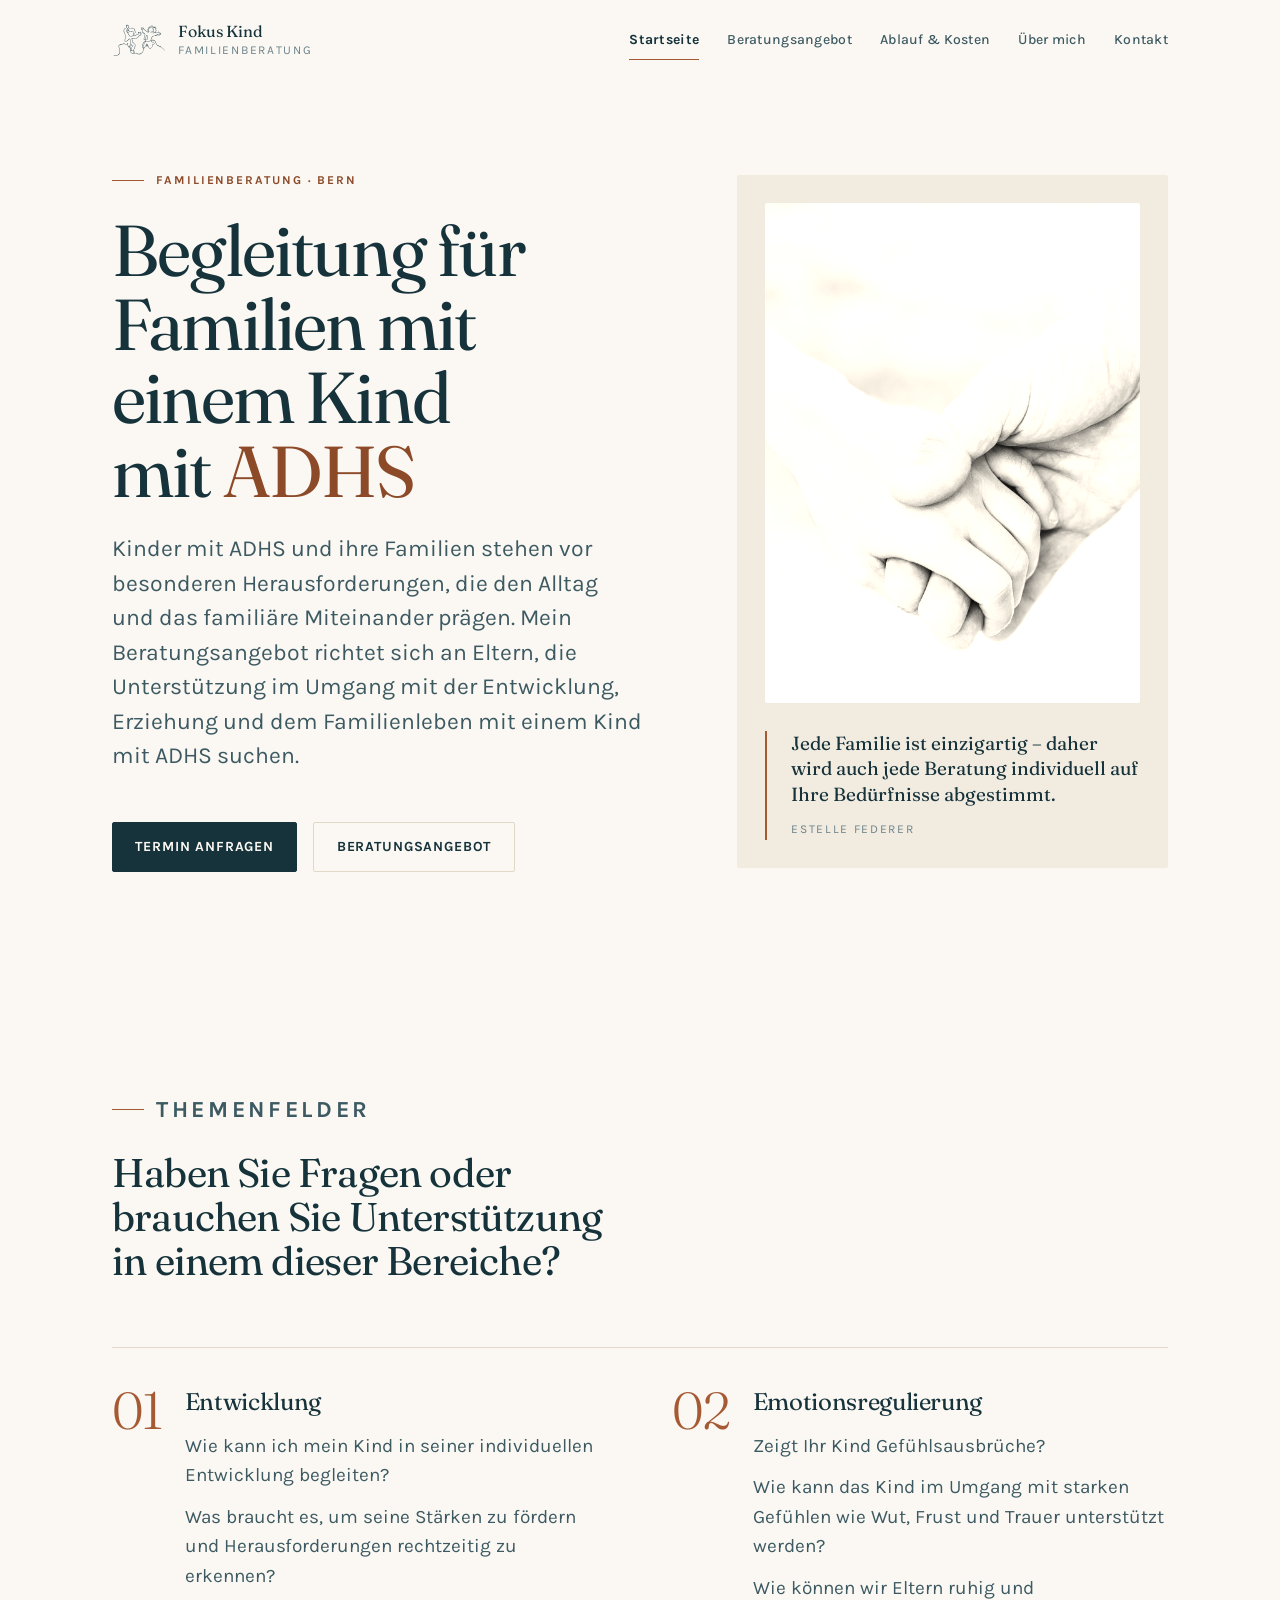
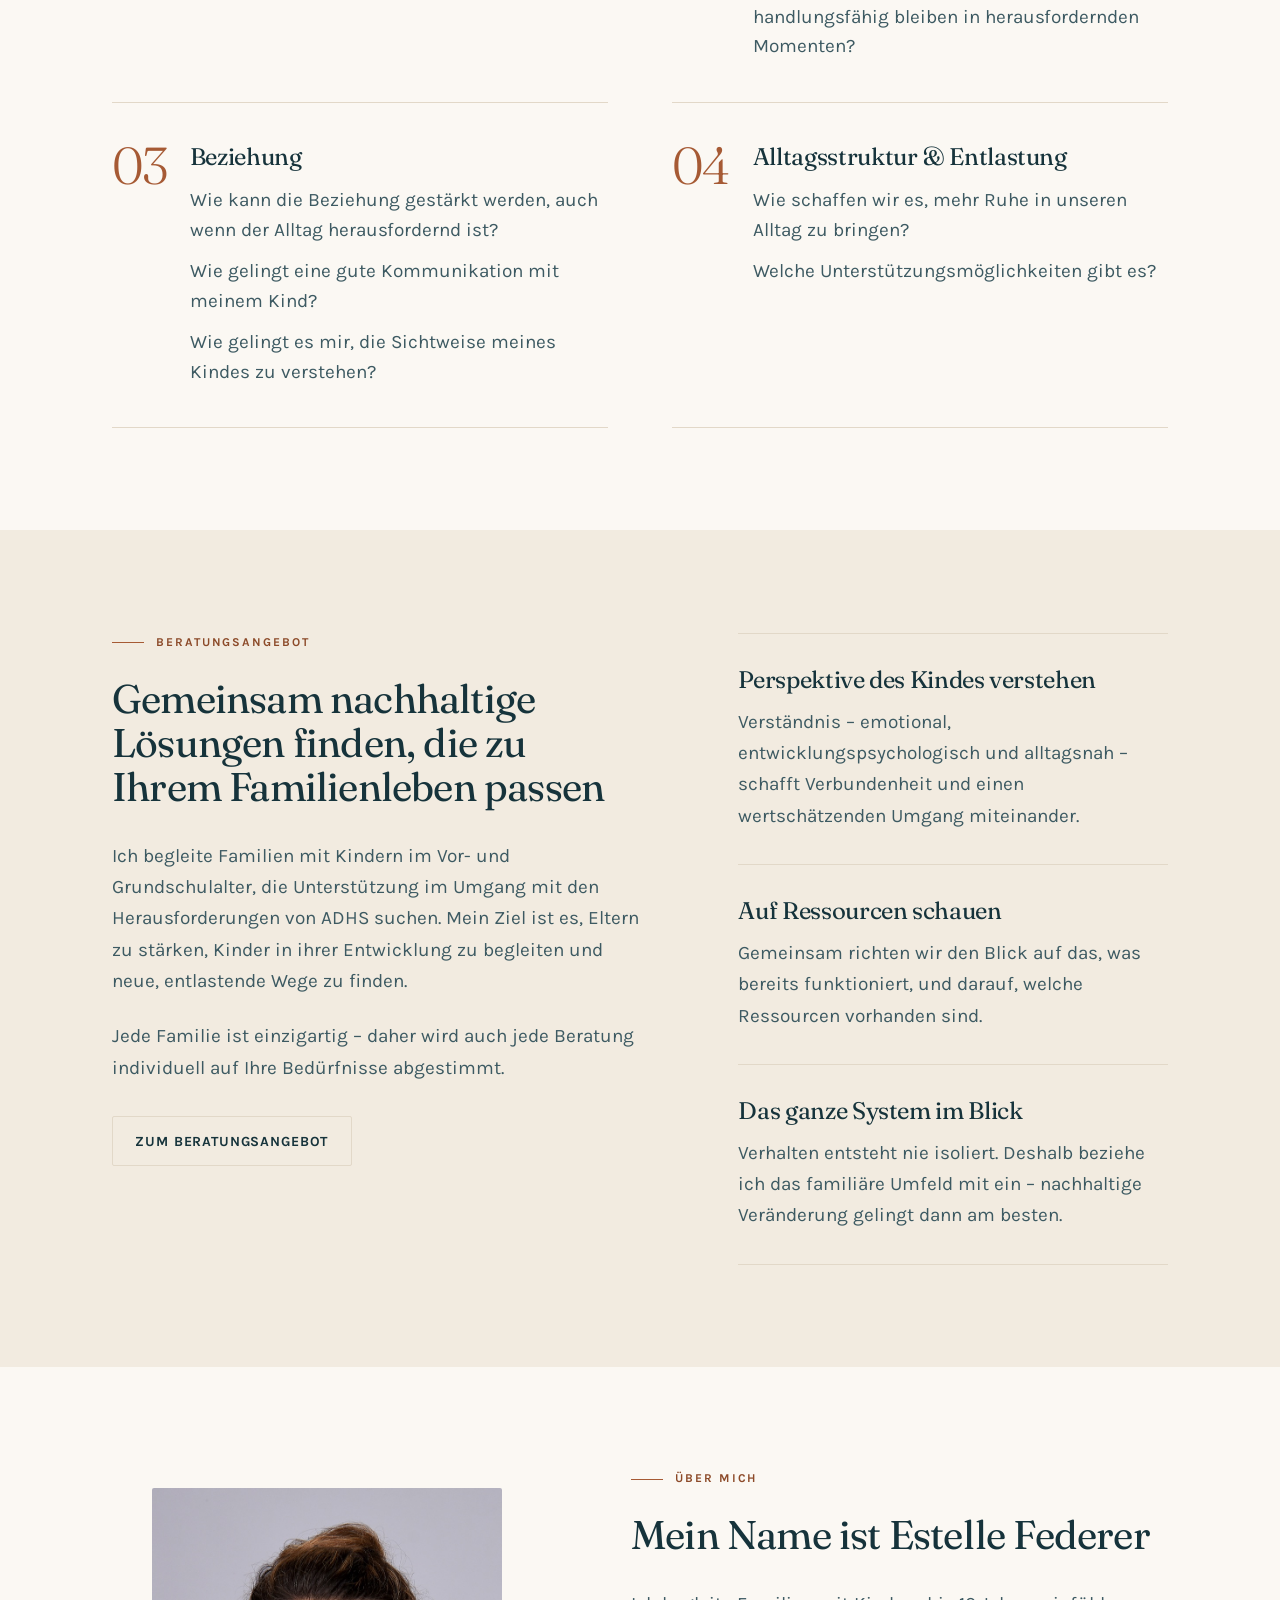
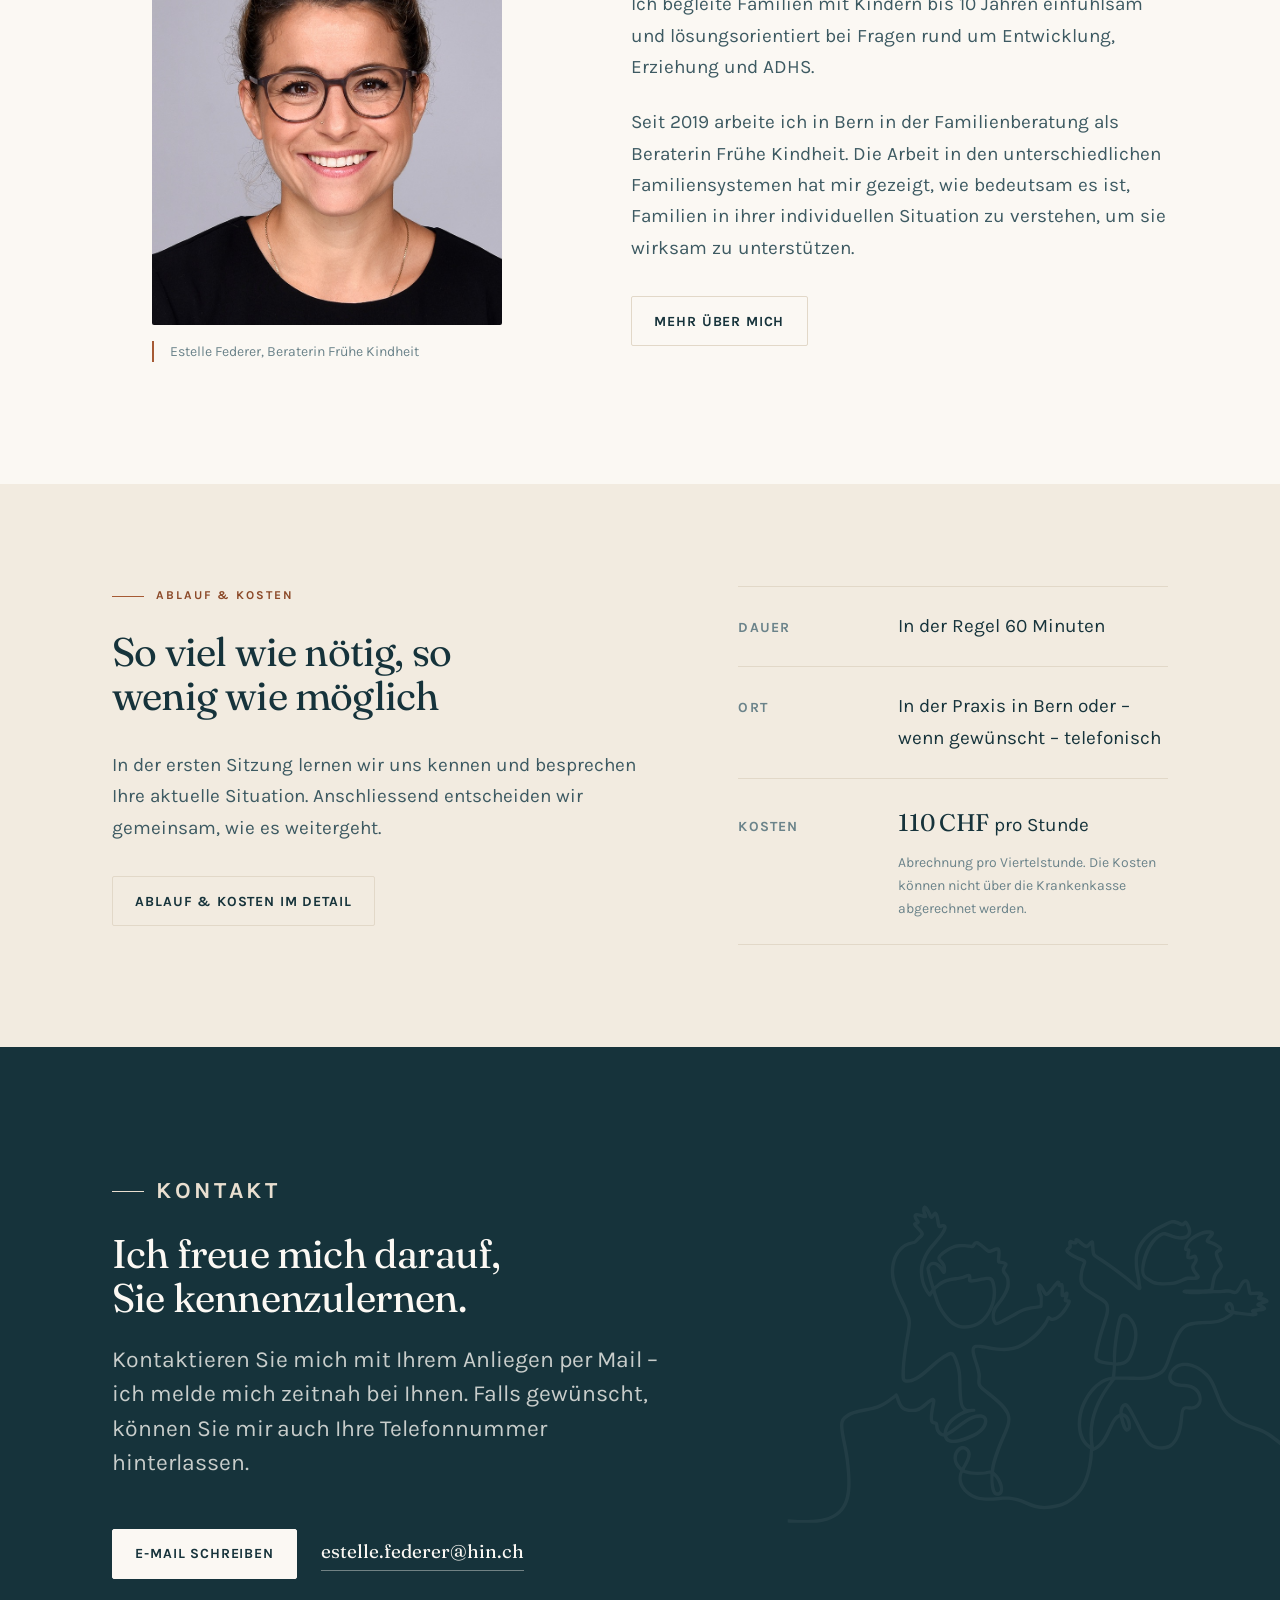
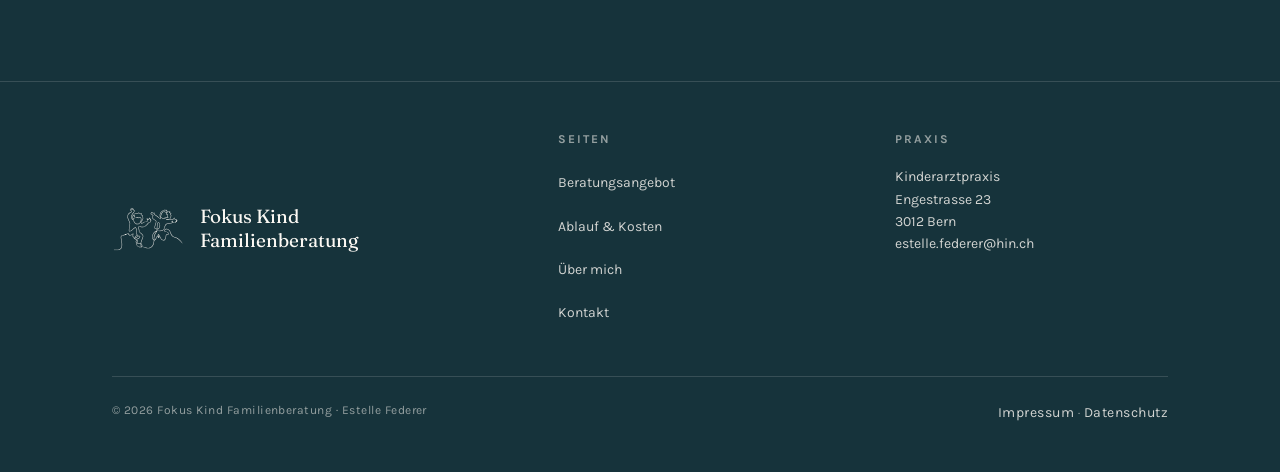
==== index.html @ b03ef0ba "Redesign fokuskind-familienberatung.ch als statische Website Vollständiger Neuaufbau der bestehenden" ====
<!DOCTYPE html>
<html lang="de-CH">
<head>
<meta charset="utf-8">
<meta name="viewport" content="width=device-width, initial-scale=1">
<title>Fokus Kind Familienberatung — Beratung bei ADHS, Bern</title>
<meta name="description" content="Familienberatung in Bern für Eltern von Kindern mit ADHS. Estelle Federer begleitet Familien mit Kindern bis 10 Jahren einfühlsam und lösungsorientiert.">
<link rel="canonical" href="https://fokuskind-familienberatung.ch/">
<meta name="theme-color" content="#16333b">
<link rel="icon" href="assets/img/favicon.svg" type="image/svg+xml">
<link rel="apple-touch-icon" href="assets/img/apple-touch-icon.png">
<meta property="og:type" content="website">
<meta property="og:locale" content="de_CH">
<meta property="og:site_name" content="Fokus Kind Familienberatung">
<meta property="og:title" content="Fokus Kind Familienberatung — Beratung bei ADHS, Bern">
<meta property="og:description" content="Familienberatung in Bern für Eltern von Kindern mit ADHS. Einfühlsam, lösungsorientiert, mit Blick auf das ganze System Familie.">
<meta property="og:url" content="https://fokuskind-familienberatung.ch/">
<meta property="og:image" content="https://fokuskind-familienberatung.ch/assets/img/og-bild.png">
<meta name="twitter:card" content="summary_large_image">
<link rel="preload" href="assets/fonts/fraunces-normal-latin.woff2" as="font" type="font/woff2" crossorigin>
<link rel="preload" href="assets/fonts/karla-normal-latin.woff2" as="font" type="font/woff2" crossorigin>
<link rel="stylesheet" href="assets/css/styles.css">
<script src="assets/js/site.js" defer></script>
<script type="application/ld+json">
{
  "@context": "https://schema.org",
  "@type": "ProfessionalService",
  "name": "Fokus Kind Familienberatung",
  "description": "Familienberatung für Eltern von Kindern mit ADHS in Bern.",
  "url": "https://fokuskind-familienberatung.ch/",
  "email": "estelle.federer@hin.ch",
  "areaServed": "Kanton Bern",
  "priceRange": "CHF 110 / Stunde",
  "founder": {
    "@type": "Person",
    "name": "Estelle Federer",
    "jobTitle": "Beraterin Frühe Kindheit"
  },
  "address": {
    "@type": "PostalAddress",
    "streetAddress": "Engestrasse 23",
    "postalCode": "3012",
    "addressLocality": "Bern",
    "addressCountry": "CH"
  }
}
</script>
</head>
<body>
<a class="skip-link" href="#inhalt">Zum Inhalt springen</a>

<header class="masthead">
  <div class="wrap masthead__inner">
    <a class="brand" href="index.html">
      <span class="brand__mark" aria-hidden="true"></span>
      <span class="brand__name">Fokus Kind<span>Familienberatung</span></span>
    </a>
    <button class="nav__toggle" type="button" aria-expanded="false" aria-controls="hauptnavigation">
      <svg viewBox="0 0 16 16" aria-hidden="true" fill="none" stroke="currentColor" stroke-width="1.5">
        <path d="M1 3h14M1 8h14M1 13h14"/>
      </svg>
      <span class="nav__toggle-text">Menü</span>
    </button>
    <nav class="nav" id="hauptnavigation" aria-label="Hauptnavigation">
      <ul>
        <li><a href="index.html" aria-current="page">Startseite</a></li>
        <li><a href="beratungsangebot.html">Beratungsangebot</a></li>
        <li><a href="ablauf-und-kosten.html">Ablauf &amp; Kosten</a></li>
        <li><a href="ueber-mich.html">Über mich</a></li>
        <li><a href="kontakt.html">Kontakt</a></li>
      </ul>
    </nav>
  </div>
</header>

<main id="inhalt">

  <section class="hero">
    <div class="wrap hero__grid">
      <div>
        <p class="eyebrow">Familienberatung · Bern</p>
        <h1>Begleitung für Familien mit einem Kind mit <em>ADHS</em></h1>
        <p class="hero__lead">Kinder mit ADHS und ihre Familien stehen vor besonderen Herausforderungen, die den Alltag und das familiäre Miteinander prägen. Mein Beratungsangebot richtet sich an Eltern, die Unterstützung im Umgang mit der Entwicklung, Erziehung und dem Familienleben mit einem Kind mit ADHS suchen.</p>
        <div class="hero__actions">
          <a class="btn" href="kontakt.html">Termin anfragen</a>
          <a class="btn btn--ghost" href="beratungsangebot.html">Beratungsangebot</a>
        </div>
      </div>
      <figure class="hero__figure">
        <img src="assets/img/haende.jpg" alt="Die Hand eines Kindes liegt in der Hand eines Erwachsenen." width="1200" height="1920" fetchpriority="high">
        <figcaption class="hero__caption">
          <p>Jede Familie ist einzigartig – daher wird auch jede Beratung individuell auf Ihre Bedürfnisse abgestimmt.</p>
          <cite>Estelle Federer</cite>
        </figcaption>
      </figure>
    </div>
  </section>

  <section class="section">
    <div class="wrap">
      <div class="section__head">
        <p class="eyebrow">Themenfelder</p>
        <h2>Haben Sie Fragen oder brauchen Sie Unterstützung in einem dieser Bereiche?</h2>
      </div>
      <ul class="themen">
        <li class="thema">
          <span class="thema__num" aria-hidden="true">01</span>
          <div>
            <h3>Entwicklung</h3>
            <ul>
              <li>Wie kann ich mein Kind in seiner individuellen Entwicklung begleiten?</li>
              <li>Was braucht es, um seine Stärken zu fördern und Herausforderungen rechtzeitig zu erkennen?</li>
            </ul>
          </div>
        </li>
        <li class="thema">
          <span class="thema__num" aria-hidden="true">02</span>
          <div>
            <h3>Emotionsregulierung</h3>
            <ul>
              <li>Zeigt Ihr Kind Gefühlsausbrüche?</li>
              <li>Wie kann das Kind im Umgang mit starken Gefühlen wie Wut, Frust und Trauer unterstützt werden?</li>
              <li>Wie können wir Eltern ruhig und handlungsfähig bleiben in herausfordernden Momenten?</li>
            </ul>
          </div>
        </li>
        <li class="thema">
          <span class="thema__num" aria-hidden="true">03</span>
          <div>
            <h3>Beziehung</h3>
            <ul>
              <li>Wie kann die Beziehung gestärkt werden, auch wenn der Alltag herausfordernd ist?</li>
              <li>Wie gelingt eine gute Kommunikation mit meinem Kind?</li>
              <li>Wie gelingt es mir, die Sichtweise meines Kindes zu verstehen?</li>
            </ul>
          </div>
        </li>
        <li class="thema">
          <span class="thema__num" aria-hidden="true">04</span>
          <div>
            <h3>Alltagsstruktur &amp; Entlastung</h3>
            <ul>
              <li>Wie schaffen wir es, mehr Ruhe in unseren Alltag zu bringen?</li>
              <li>Welche Unterstützungsmöglichkeiten gibt es?</li>
            </ul>
          </div>
        </li>
      </ul>
    </div>
  </section>

  <section class="section section--sand">
    <div class="wrap split split--wide-first">
      <div>
        <p class="eyebrow">Beratungsangebot</p>
        <h2 class="section__title">Gemeinsam nachhaltige Lösungen finden, die zu Ihrem Familienleben passen</h2>
        <div class="prose mt-6">
          <p>Ich begleite Familien mit Kindern im Vor- und Grundschulalter, die Unterstützung im Umgang mit den Herausforderungen von ADHS suchen. Mein Ziel ist es, Eltern zu stärken, Kinder in ihrer Entwicklung zu begleiten und neue, entlastende Wege zu finden.</p>
          <p>Jede Familie ist einzigartig – daher wird auch jede Beratung individuell auf Ihre Bedürfnisse abgestimmt.</p>
        </div>
        <p class="mt-6"><a class="btn btn--ghost" href="beratungsangebot.html">Zum Beratungsangebot</a></p>
      </div>
      <ul class="principles">
        <li>
          <h3>Perspektive des Kindes verstehen</h3>
          <p>Verständnis – emotional, entwicklungspsychologisch und alltagsnah – schafft Verbundenheit und einen wertschätzenden Umgang miteinander.</p>
        </li>
        <li>
          <h3>Auf Ressourcen schauen</h3>
          <p>Gemeinsam richten wir den Blick auf das, was bereits funktioniert, und darauf, welche Ressourcen vorhanden sind.</p>
        </li>
        <li>
          <h3>Das ganze System im Blick</h3>
          <p>Verhalten entsteht nie isoliert. Deshalb beziehe ich das familiäre Umfeld mit ein – nachhaltige Veränderung gelingt dann am besten.</p>
        </li>
      </ul>
    </div>
  </section>

  <section class="section">
    <div class="wrap split">
      <figure class="portrait split__aside">
        <img src="assets/img/estelle-federer.jpg" alt="Porträt von Estelle Federer" width="1000" height="1000">
        <figcaption>Estelle Federer, Beraterin Frühe Kindheit</figcaption>
      </figure>
      <div>
        <p class="eyebrow">Über mich</p>
        <h2 class="section__title">Mein Name ist Estelle Federer</h2>
        <div class="prose mt-6">
          <p>Ich begleite Familien mit Kindern bis 10 Jahren einfühlsam und lösungsorientiert bei Fragen rund um Entwicklung, Erziehung und ADHS.</p>
          <p>Seit 2019 arbeite ich in Bern in der Familienberatung als Beraterin Frühe Kindheit. Die Arbeit in den unterschiedlichen Familiensystemen hat mir gezeigt, wie bedeutsam es ist, Familien in ihrer individuellen Situation zu verstehen, um sie wirksam zu unterstützen.</p>
        </div>
        <p class="mt-6"><a class="btn btn--ghost" href="ueber-mich.html">Mehr über mich</a></p>
      </div>
    </div>
  </section>

  <section class="section section--sand">
    <div class="wrap split split--wide-first">
      <div>
        <p class="eyebrow">Ablauf &amp; Kosten</p>
        <h2 class="section__title">So viel wie nötig, so wenig wie möglich</h2>
        <div class="prose mt-6">
          <p>In der ersten Sitzung lernen wir uns kennen und besprechen Ihre aktuelle Situation. Anschliessend entscheiden wir gemeinsam, wie es weitergeht.</p>
        </div>
        <p class="mt-6"><a class="btn btn--ghost" href="ablauf-und-kosten.html">Ablauf &amp; Kosten im Detail</a></p>
      </div>
      <dl class="facts">
        <div>
          <dt>Dauer</dt>
          <dd>In der Regel 60 Minuten</dd>
        </div>
        <div>
          <dt>Ort</dt>
          <dd>In der Praxis in Bern oder – wenn gewünscht – telefonisch</dd>
        </div>
        <div>
          <dt>Kosten</dt>
          <dd><span class="price">110 CHF</span> pro Stunde<small>Abrechnung pro Viertelstunde. Die Kosten können nicht über die Krankenkasse abgerechnet werden.</small></dd>
        </div>
      </dl>
    </div>
  </section>

</main>

<div class="foot">
  <section class="cta">
    <div class="cta__signet" aria-hidden="true"></div>
    <div class="wrap">
      <div class="cta__inner">
        <p class="eyebrow">Kontakt</p>
        <h2>Ich freue mich darauf, Sie kennenzulernen.</h2>
        <p>Kontaktieren Sie mich mit Ihrem Anliegen per Mail – ich melde mich zeitnah bei Ihnen. Falls gewünscht, können Sie mir auch Ihre Telefonnummer hinterlassen.</p>
        <div class="cta__actions">
          <a class="btn btn--light" href="mailto:estelle.federer@hin.ch">E-Mail schreiben</a>
          <a class="cta__mail" href="mailto:estelle.federer@hin.ch">estelle.federer@hin.ch</a>
        </div>
      </div>
    </div>
  </section>

  <footer class="footer">
    <div class="wrap">
      <div class="footer__grid">
        <div class="footer__brand">
          <span class="brand__mark" aria-hidden="true"></span>
          <p>Fokus Kind<br>Familienberatung</p>
        </div>
        <div>
          <h2>Seiten</h2>
          <ul>
            <li><a href="beratungsangebot.html">Beratungsangebot</a></li>
            <li><a href="ablauf-und-kosten.html">Ablauf &amp; Kosten</a></li>
            <li><a href="ueber-mich.html">Über mich</a></li>
            <li><a href="kontakt.html">Kontakt</a></li>
          </ul>
        </div>
        <div>
          <h2>Praxis</h2>
          <address>
            Kinderarztpraxis<br>
            Engestrasse 23<br>
            3012 Bern<br>
            <a href="mailto:estelle.federer@hin.ch">estelle.federer@hin.ch</a>
          </address>
        </div>
      </div>
      <div class="colophon">
        <p>© <span id="jahr">2026</span> Fokus Kind Familienberatung · Estelle Federer</p>
        <p><a href="impressum.html">Impressum</a> · <a href="datenschutz.html">Datenschutz</a></p>
      </div>
    </div>
  </footer>
</div>

</body>
</html>
---- assets/css/styles.css ----
/* =========================================================================
   Fokus Kind Familienberatung — Design System
   Display: Fraunces · Text: Karla · self-hosted, keine externen Requests
   ========================================================================= */

/* ---------- Schriften ---------------------------------------------------- */

@font-face {
  font-family: 'Fraunces';
  font-style: normal;
  font-weight: 300 700;
  font-display: swap;
  src: url('../fonts/fraunces-normal-latin.woff2') format('woff2');
  unicode-range: U+0000-00FF, U+0131, U+0152-0153, U+02BB-02BC, U+02C6, U+02DA,
    U+02DC, U+0304, U+0308, U+0329, U+2000-206F, U+20AC, U+2122, U+2191, U+2193,
    U+2212, U+2215, U+FEFF, U+FFFD;
}
@font-face {
  font-family: 'Fraunces';
  font-style: normal;
  font-weight: 300 700;
  font-display: swap;
  src: url('../fonts/fraunces-normal-latin-ext.woff2') format('woff2');
  unicode-range: U+0100-02BA, U+02BD-02C5, U+02C7-02CC, U+02CE-02D7, U+02DD-02FF,
    U+0304, U+0308, U+0329, U+1D00-1DBF, U+1E00-1E9F, U+1EF2-1EFF, U+2020,
    U+20A0-20AB, U+20AD-20C0, U+2113, U+2C60-2C7F, U+A720-A7FF;
}
@font-face {
  font-family: 'Karla';
  font-style: normal;
  font-weight: 300 700;
  font-display: swap;
  src: url('../fonts/karla-normal-latin.woff2') format('woff2');
  unicode-range: U+0000-00FF, U+0131, U+0152-0153, U+02BB-02BC, U+02C6, U+02DA,
    U+02DC, U+0304, U+0308, U+0329, U+2000-206F, U+20AC, U+2122, U+2191, U+2193,
    U+2212, U+2215, U+FEFF, U+FFFD;
}
@font-face {
  font-family: 'Karla';
  font-style: normal;
  font-weight: 300 700;
  font-display: swap;
  src: url('../fonts/karla-normal-latin-ext.woff2') format('woff2');
  unicode-range: U+0100-02BA, U+02BD-02C5, U+02C7-02CC, U+02CE-02D7, U+02DD-02FF,
    U+0304, U+0308, U+0329, U+1D00-1DBF, U+1E00-1E9F, U+1EF2-1EFF, U+2020,
    U+20A0-20AB, U+20AD-20C0, U+2113, U+2C60-2C7F, U+A720-A7FF;
}
@font-face {
  font-family: 'Karla';
  font-style: italic;
  font-weight: 300 700;
  font-display: swap;
  src: url('../fonts/karla-italic-latin.woff2') format('woff2');
  unicode-range: U+0000-00FF, U+0131, U+0152-0153, U+02BB-02BC, U+02C6, U+02DA,
    U+02DC, U+0304, U+0308, U+0329, U+2000-206F, U+20AC, U+2122, U+2191, U+2193,
    U+2212, U+2215, U+FEFF, U+FFFD;
}
@font-face {
  font-family: 'Karla';
  font-style: italic;
  font-weight: 300 700;
  font-display: swap;
  src: url('../fonts/karla-italic-latin-ext.woff2') format('woff2');
  unicode-range: U+0100-02BA, U+02BD-02C5, U+02C7-02CC, U+02CE-02D7, U+02DD-02FF,
    U+0304, U+0308, U+0329, U+1D00-1DBF, U+1E00-1E9F, U+1EF2-1EFF, U+2020,
    U+20A0-20AB, U+20AD-20C0, U+2113, U+2C60-2C7F, U+A720-A7FF;
}

/* ---------- Tokens ------------------------------------------------------- */

:root {
  /* Farbe: eine Leitfarbe (Petrol), ein Akzent (Ton), warm gestimmte Neutrale */
  --paper: #fbf8f3;
  --sand: #f2ebe0;
  --sand-deep: #e9dfd0;
  --line: #e2d8c8;
  --line-soft: #efe7db;
  --ink: #16333b;
  --ink-deep: #0f272d;
  --ink-70: #3d5a62;
  --ink-45: #6b838a;
  --clay: #a65a34;
  --clay-deep: #8c4a29;
  --paper-dim: rgba(251, 248, 243, 0.66);

  /* Typografie */
  --font-display: 'Fraunces', 'Iowan Old Style', Georgia, 'Times New Roman', serif;
  --font-text: 'Karla', 'Segoe UI', 'Helvetica Neue', sans-serif;

  --fs-xs: 0.75rem;
  --fs-sm: 0.875rem;
  --fs-base: clamp(1.0625rem, 1.005rem + 0.24vw, 1.1875rem);
  --fs-lead: clamp(1.1875rem, 1.06rem + 0.55vw, 1.4375rem);
  --fs-h4: clamp(1.0625rem, 1.01rem + 0.24vw, 1.1875rem);
  --fs-h3: clamp(1.25rem, 1.14rem + 0.45vw, 1.5rem);
  --fs-h2: clamp(1.75rem, 1.42rem + 1.4vw, 2.5rem);
  --fs-h1: clamp(2.125rem, 1.52rem + 2.55vw, 3.5rem);
  --fs-display: clamp(2.5rem, 1.6rem + 3.8vw, 4.5rem);
  --fs-numeral: clamp(2.25rem, 1.7rem + 2.3vw, 3.25rem);

  /* Raum */
  --sp-1: 0.25rem;
  --sp-2: 0.5rem;
  --sp-3: 0.75rem;
  --sp-4: 1rem;
  --sp-5: 1.5rem;
  --sp-6: 2rem;
  --sp-7: 3rem;
  --sp-8: 4rem;
  --sp-9: 6rem;
  --sp-10: 8rem;

  --gutter: clamp(1.25rem, 5vw, 4rem);
  --page: 74rem;
  --measure: 40rem;
  --section-y: clamp(3.5rem, 8vw, 7rem);

  --radius: 2px;
  --speed: 160ms;
}

/* ---------- Reset -------------------------------------------------------- */

*,
*::before,
*::after {
  box-sizing: border-box;
}

html {
  -webkit-text-size-adjust: 100%;
  scroll-behavior: smooth;
}

body {
  margin: 0;
  background: var(--paper);
  color: var(--ink);
  font-family: var(--font-text);
  font-size: var(--fs-base);
  line-height: 1.65;
  font-weight: 400;
  -webkit-font-smoothing: antialiased;
  text-rendering: optimizeLegibility;
}

img,
svg {
  display: block;
  max-width: 100%;
  height: auto;
}

h1,
h2,
h3,
h4 {
  font-family: var(--font-display);
  font-weight: 400;
  font-variation-settings: 'SOFT' 30, 'WONK' 0;
  color: var(--ink);
  margin: 0;
  text-wrap: balance;
}

p,
ul,
ol,
dl {
  margin: 0;
}

a {
  color: var(--clay-deep);
  text-decoration-thickness: 1px;
  text-underline-offset: 0.18em;
  transition: color var(--speed) ease;
}

a:hover {
  color: var(--ink);
}

:focus-visible {
  outline: 2px solid var(--clay);
  outline-offset: 3px;
  border-radius: var(--radius);
}

::selection {
  background: var(--sand-deep);
  color: var(--ink);
}

/* ---------- Grundbausteine ---------------------------------------------- */

.wrap {
  width: 100%;
  max-width: var(--page);
  margin-inline: auto;
  padding-inline: var(--gutter);
}

.skip-link {
  position: absolute;
  left: var(--sp-4);
  top: -4rem;
  z-index: 100;
  background: var(--ink);
  color: var(--paper);
  padding: var(--sp-3) var(--sp-5);
  font-size: var(--fs-sm);
  text-decoration: none;
  transition: top var(--speed) ease;
}

.skip-link:focus {
  top: var(--sp-4);
  color: var(--paper);
}

/* Kleinschrift-Label mit vorangestelltem Strich */
.eyebrow {
  display: flex;
  align-items: center;
  gap: var(--sp-3);
  font-size: var(--fs-xs);
  font-weight: 700;
  letter-spacing: 0.16em;
  text-transform: uppercase;
  color: var(--clay-deep);
  margin-bottom: var(--sp-5);
}

.eyebrow::before {
  content: '';
  width: 2rem;
  height: 1px;
  background: var(--clay);
  flex: none;
}

.lead {
  font-size: var(--fs-lead);
  line-height: 1.5;
  color: var(--ink-70);
  max-width: 34ch;
}

.prose {
  max-width: var(--measure);
}

.prose > * + * {
  margin-top: var(--sp-5);
}

.prose p {
  color: var(--ink-70);
}

.prose strong {
  color: var(--ink);
  font-weight: 700;
}

/* ---------- Buttons ------------------------------------------------------ */

.btn {
  display: inline-flex;
  align-items: center;
  gap: var(--sp-3);
  padding: 0.9em 1.6em;
  font-family: var(--font-text);
  font-size: var(--fs-sm);
  font-weight: 700;
  letter-spacing: 0.06em;
  text-transform: uppercase;
  text-decoration: none;
  border: 1px solid var(--ink);
  border-radius: var(--radius);
  background: var(--ink);
  color: var(--paper);
  transition: background var(--speed) ease, color var(--speed) ease,
    border-color var(--speed) ease;
}

.btn:hover {
  background: var(--clay-deep);
  border-color: var(--clay-deep);
  color: var(--paper);
}

.btn--ghost {
  background: transparent;
  color: var(--ink);
  border-color: var(--line);
}

.btn--ghost:hover {
  background: transparent;
  border-color: var(--ink);
  color: var(--ink);
}

.btn--light {
  background: var(--paper);
  border-color: var(--paper);
  color: var(--ink);
}

.btn--light:hover {
  background: var(--sand-deep);
  border-color: var(--sand-deep);
  color: var(--ink);
}

/* ---------- Kopfzeile ---------------------------------------------------- */

.masthead {
  position: sticky;
  top: 0;
  z-index: 50;
  background: var(--paper);
  border-bottom: 1px solid transparent;
  transition: border-color var(--speed) ease;
}

.masthead[data-scrolled='true'] {
  border-bottom-color: var(--line);
}

.masthead__inner {
  display: flex;
  align-items: center;
  justify-content: space-between;
  gap: var(--sp-5);
  min-height: 5rem;
}

.brand {
  display: flex;
  align-items: center;
  gap: var(--sp-3);
  text-decoration: none;
  color: var(--ink);
}

.brand__mark {
  width: 3.4rem;
  aspect-ratio: 254 / 161;
  flex: none;
  background-color: var(--ink);
  -webkit-mask: url('../img/signet.svg') no-repeat center / contain;
  mask: url('../img/signet.svg') no-repeat center / contain;
}

.brand__name {
  font-family: var(--font-display);
  font-size: 1rem;
  line-height: 1.15;
  letter-spacing: -0.01em;
  max-width: 8.5em;
}

.brand__name span {
  display: block;
  font-family: var(--font-text);
  font-size: var(--fs-xs);
  letter-spacing: 0.14em;
  text-transform: uppercase;
  color: var(--ink-45);
  margin-top: 0.25em;
}

.nav ul {
  display: flex;
  align-items: center;
  gap: clamp(var(--sp-4), 2.2vw, var(--sp-6));
  list-style: none;
  padding: 0;
}

.nav a {
  position: relative;
  display: block;
  padding: var(--sp-2) 0;
  font-size: var(--fs-sm);
  font-weight: 500;
  letter-spacing: 0.02em;
  color: var(--ink-70);
  text-decoration: none;
}

.nav a::after {
  content: '';
  position: absolute;
  left: 0;
  bottom: 0;
  width: 100%;
  height: 1px;
  background: var(--clay);
  transform: scaleX(0);
  transform-origin: left;
  transition: transform var(--speed) ease;
}

.nav a:hover {
  color: var(--ink);
}

.nav a:hover::after,
.nav a[aria-current='page']::after {
  transform: scaleX(1);
}

.nav a[aria-current='page'] {
  color: var(--ink);
  font-weight: 700;
}

.nav__toggle {
  display: none;
  align-items: center;
  gap: var(--sp-3);
  background: none;
  border: 1px solid var(--line);
  border-radius: var(--radius);
  padding: 0.7em 1em;
  font-family: var(--font-text);
  font-size: var(--fs-xs);
  font-weight: 700;
  letter-spacing: 0.14em;
  text-transform: uppercase;
  color: var(--ink);
  cursor: pointer;
}

.nav__toggle svg {
  width: 0.85rem;
  height: 0.85rem;
}

@media (max-width: 60rem) {
  .nav__toggle {
    display: inline-flex;
  }

  .nav {
    position: fixed;
    inset: 5rem 0 auto;
    background: var(--paper);
    border-bottom: 1px solid var(--line);
    padding: var(--sp-4) 0 var(--sp-6);
    display: none;
  }

  .nav[data-open='true'] {
    display: block;
  }

  .nav ul {
    flex-direction: column;
    align-items: stretch;
    gap: 0;
    padding-inline: var(--gutter);
  }

  .nav li + li {
    border-top: 1px solid var(--line-soft);
  }

  .nav a {
    padding: var(--sp-4) 0;
    font-size: var(--fs-h4);
    font-family: var(--font-display);
  }

  .nav a::after {
    display: none;
  }
}

/* ---------- Hero --------------------------------------------------------- */

.hero {
  position: relative;
  overflow: hidden;
  padding-block: clamp(3rem, 7vw, 6rem) clamp(3.5rem, 8vw, 7rem);
}

.pagehead__signet,
.cta__signet {
  background-color: currentColor;
  aspect-ratio: 254 / 161;
  -webkit-mask: url('../img/signet.svg') no-repeat center / contain;
  mask: url('../img/signet.svg') no-repeat center / contain;
}

.hero__grid {
  position: relative;
  display: grid;
  grid-template-columns: 1fr;
  gap: clamp(2.5rem, 5vw, 4rem);
  align-items: center;
}

@media (min-width: 60rem) {
  .hero__grid {
    grid-template-columns: minmax(0, 1.12fr) minmax(0, 0.88fr);
    gap: clamp(3rem, 6vw, 5.5rem);
  }
}

.hero h1 {
  font-size: var(--fs-display);
  line-height: 1.02;
  letter-spacing: -0.025em;
  font-weight: 400;
  max-width: 14ch;
}

.hero h1 em {
  font-style: normal;
  color: var(--clay-deep);
}

.hero__lead {
  margin-top: var(--sp-5);
  font-size: var(--fs-lead);
  line-height: 1.5;
  color: var(--ink-70);
  max-width: 38ch;
}

.hero__actions {
  display: flex;
  flex-wrap: wrap;
  gap: var(--sp-4);
  margin-top: var(--sp-7);
}

.hero__figure {
  position: relative;
  margin: 0;
  background: var(--sand);
  padding: clamp(1rem, 2.2vw, 1.75rem);
  border-radius: var(--radius);
}

.hero__figure img {
  width: 100%;
  aspect-ratio: 3 / 4;
  object-fit: cover;
  object-position: 50% 54%;
  border-radius: var(--radius);
  filter: sepia(0.24) saturate(0.9) contrast(1.04);
}

.hero__caption {
  margin-top: clamp(1rem, 2.2vw, 1.75rem);
  padding-left: var(--sp-5);
  border-left: 2px solid var(--clay);
}

.hero__caption p {
  font-family: var(--font-display);
  font-size: var(--fs-h4);
  line-height: 1.35;
  color: var(--ink);
}

.hero__caption cite {
  display: block;
  margin-top: var(--sp-3);
  font-family: var(--font-text);
  font-style: normal;
  font-size: var(--fs-xs);
  letter-spacing: 0.14em;
  text-transform: uppercase;
  color: var(--ink-45);
}



/* ---------- Seitenkopf (Unterseiten) ------------------------------------ */

.pagehead {
  position: relative;
  overflow: hidden;
  padding-block: clamp(3rem, 7vw, 5.5rem) clamp(2rem, 4vw, 3rem);
  border-bottom: 1px solid var(--line);
}

.pagehead h1 {
  font-size: var(--fs-h1);
  line-height: 1.05;
  letter-spacing: -0.02em;
  max-width: 16ch;
}

.pagehead .lead {
  margin-top: var(--sp-5);
  max-width: 46ch;
}

.pagehead__signet {
  position: absolute;
  top: 58%;
  right: var(--gutter);
  width: min(21rem, 40vw);
  color: var(--ink);
  opacity: 0.07;
  transform: translateY(-50%);
  pointer-events: none;
}

@media (max-width: 48rem) {
  .pagehead__signet {
    display: none;
  }
}

/* ---------- Abschnitte --------------------------------------------------- */

.section {
  padding-block: var(--section-y);
}

.section--sand {
  background: var(--sand);
}

.section--tight {
  padding-block: clamp(2.5rem, 5vw, 4rem);
}

.section__head {
  max-width: 46ch;
  margin-bottom: clamp(2.5rem, 5vw, 4rem);
}

.section__title,
.section__head h2 {
  font-size: var(--fs-h2);
  line-height: 1.1;
  letter-spacing: -0.02em;
}

.section__head p {
  margin-top: var(--sp-4);
  color: var(--ink-70);
  font-size: var(--fs-lead);
  line-height: 1.5;
}

/* ---------- Themenfelder (nummerierte Redaktionsliste) ------------------- */

.themen {
  display: grid;
  gap: 0;
  grid-template-columns: 1fr;
  list-style: none;
  padding: 0;
  border-top: 1px solid var(--line);
}

@media (min-width: 48rem) {
  .themen {
    grid-template-columns: repeat(2, minmax(0, 1fr));
    column-gap: clamp(2rem, 5vw, 5rem);
  }
}

.thema {
  display: grid;
  grid-template-columns: auto minmax(0, 1fr);
  gap: var(--sp-5);
  padding-block: clamp(1.75rem, 3.5vw, 2.5rem);
  border-bottom: 1px solid var(--line);
}

.thema__num {
  font-family: var(--font-display);
  font-size: var(--fs-numeral);
  font-weight: 300;
  line-height: 0.85;
  color: var(--clay);
  font-variant-numeric: tabular-nums;
  letter-spacing: -0.04em;
}

.thema h3 {
  font-size: var(--fs-h3);
  line-height: 1.15;
  letter-spacing: -0.015em;
}

.thema ul {
  list-style: none;
  padding: 0;
  margin-top: var(--sp-4);
}

.thema li {
  color: var(--ink-70);
  line-height: 1.55;
}

.thema li + li {
  margin-top: var(--sp-3);
}

/* ---------- Wegweiser (Index-Liste) -------------------------------------- */

.wegweiser {
  list-style: none;
  padding: 0;
  border-top: 1px solid var(--line);
}

.wegweiser li {
  border-bottom: 1px solid var(--line);
}

.wegweiser a {
  display: grid;
  grid-template-columns: 1fr;
  gap: var(--sp-3);
  padding-block: clamp(1.5rem, 3vw, 2.25rem);
  text-decoration: none;
  color: var(--ink);
  transition: padding-inline-start var(--speed) ease;
}

@media (min-width: 48rem) {
  .wegweiser a {
    grid-template-columns: minmax(0, 15rem) minmax(0, 1fr) auto;
    gap: clamp(1.5rem, 4vw, 3.5rem);
    align-items: baseline;
  }
}

.wegweiser a:hover,
.wegweiser a:focus-visible {
  padding-inline-start: var(--sp-4);
}

.wegweiser h3 {
  font-size: var(--fs-h3);
  line-height: 1.2;
  letter-spacing: -0.015em;
}

.wegweiser p {
  color: var(--ink-70);
  line-height: 1.55;
}

.wegweiser__more {
  font-size: var(--fs-xs);
  font-weight: 700;
  letter-spacing: 0.14em;
  text-transform: uppercase;
  color: var(--clay-deep);
  white-space: nowrap;
}

.wegweiser a:hover .wegweiser__more {
  color: var(--ink);
}

/* ---------- Zwei-Spalten-Layout ----------------------------------------- */

.split {
  display: grid;
  grid-template-columns: 1fr;
  gap: clamp(2.5rem, 5vw, 4.5rem);
  align-items: start;
}

@media (min-width: 60rem) {
  .split {
    grid-template-columns: minmax(0, 1fr) minmax(0, 1.25fr);
    gap: clamp(3rem, 7vw, 6rem);
  }

  .split--wide-first {
    grid-template-columns: minmax(0, 1.25fr) minmax(0, 1fr);
  }
}

.split__aside {
  position: relative;
}

@media (min-width: 60rem) {
  .split__aside--sticky {
    position: sticky;
    top: 7rem;
  }
}

.portrait img {
  width: 100%;
  aspect-ratio: 4 / 5;
  object-fit: cover;
  object-position: 50% 28%;
  border-radius: var(--radius);
}

.portrait figcaption {
  margin-top: var(--sp-4);
  font-size: var(--fs-sm);
  color: var(--ink-45);
  line-height: 1.5;
  border-left: 2px solid var(--clay);
  padding-left: var(--sp-4);
}

/* ---------- Grundsätze (Prinzipienliste) -------------------------------- */

.principles {
  list-style: none;
  padding: 0;
  counter-reset: p;
}

.principles li {
  padding-block: clamp(1.5rem, 3vw, 2rem);
  border-top: 1px solid var(--line);
}

.principles li:last-child {
  border-bottom: 1px solid var(--line);
}

.principles h3 {
  font-size: var(--fs-h3);
  line-height: 1.2;
  letter-spacing: -0.015em;
  margin-bottom: var(--sp-3);
}

.principles p {
  color: var(--ink-70);
  max-width: 56ch;
}

/* ---------- Ablauf: Schritte -------------------------------------------- */

.steps {
  list-style: none;
  padding: 0;
  display: grid;
  gap: 0;
}

.step {
  display: grid;
  grid-template-columns: auto minmax(0, 1fr);
  gap: var(--sp-5);
  padding-block: clamp(1.75rem, 3.5vw, 2.5rem);
  border-top: 1px solid var(--line);
}

.steps .step:last-child {
  border-bottom: 1px solid var(--line);
}

.step__num {
  font-family: var(--font-display);
  font-size: var(--fs-h3);
  font-weight: 300;
  color: var(--clay);
  font-variant-numeric: tabular-nums;
  line-height: 1.2;
}

.step h3 {
  font-size: var(--fs-h3);
  line-height: 1.2;
  letter-spacing: -0.015em;
  margin-bottom: var(--sp-3);
}

.step p {
  color: var(--ink-70);
  max-width: 56ch;
}

/* ---------- Faktenliste (Kosten, Kontakt) ------------------------------- */

.facts {
  margin: 0;
  border-top: 1px solid var(--line);
}

.facts > div {
  display: grid;
  grid-template-columns: 1fr;
  gap: var(--sp-1) var(--sp-5);
  padding-block: var(--sp-5);
  border-bottom: 1px solid var(--line);
}

@media (min-width: 40rem) {
  .facts > div {
    grid-template-columns: minmax(0, 8.5rem) minmax(0, 1fr);
    align-items: baseline;
  }
}

.facts dt {
  font-size: var(--fs-sm);
  font-weight: 700;
  letter-spacing: 0.08em;
  text-transform: uppercase;
  color: var(--ink-45);
}

.facts dd {
  margin: 0;
  color: var(--ink);
  font-variant-numeric: tabular-nums;
}

.facts dd small {
  display: block;
  margin-top: var(--sp-2);
  font-size: var(--fs-sm);
  color: var(--ink-45);
  font-variant-numeric: normal;
}

.price {
  font-family: var(--font-display);
  font-size: var(--fs-h3);
  letter-spacing: -0.015em;
  font-variant-numeric: tabular-nums;
}

/* ---------- Merkmalsliste (Haken) --------------------------------------- */

.marks {
  list-style: none;
  padding: 0;
  margin-top: var(--sp-5);
}

.marks li {
  position: relative;
  padding-left: var(--sp-6);
  color: var(--ink);
  line-height: 1.5;
}

.marks li + li {
  margin-top: var(--sp-4);
}

.marks li::before {
  content: '';
  position: absolute;
  left: 0;
  top: 0.62em;
  width: 1.1rem;
  height: 1px;
  background: var(--clay);
}

/* ---------- Lebenslauf --------------------------------------------------- */

.cv {
  margin: 0;
}

.cv__group + .cv__group {
  margin-top: var(--sp-7);
}

.cv h3 {
  font-size: var(--fs-h4);
  font-family: var(--font-text);
  font-weight: 700;
  letter-spacing: 0.1em;
  text-transform: uppercase;
  color: var(--ink-45);
  margin-bottom: var(--sp-4);
}

.cv ul {
  list-style: none;
  padding: 0;
  border-top: 1px solid var(--line);
}

.cv li {
  display: grid;
  grid-template-columns: 1fr;
  gap: var(--sp-1) var(--sp-5);
  padding-block: var(--sp-4);
  border-bottom: 1px solid var(--line);
}

@media (min-width: 40rem) {
  .cv li {
    grid-template-columns: 7.5rem minmax(0, 1fr);
    align-items: baseline;
  }
}

.cv time,
.cv .cv__year {
  font-variant-numeric: tabular-nums;
  font-weight: 700;
  font-size: var(--fs-sm);
  letter-spacing: 0.04em;
  color: var(--clay-deep);
}

.cv p {
  color: var(--ink-70);
  line-height: 1.5;
}

.cv p small {
  display: block;
  margin-top: var(--sp-1);
  font-size: var(--fs-sm);
  color: var(--ink-45);
}

/* ---------- Kontaktkarte ------------------------------------------------- */

.contact-card {
  background: var(--sand);
  padding: clamp(1.75rem, 4vw, 2.75rem);
  border-radius: var(--radius);
}

.contact-card h2 {
  font-size: var(--fs-h3);
  letter-spacing: -0.015em;
  margin-bottom: var(--sp-4);
}

.contact-card address {
  font-style: normal;
  color: var(--ink-70);
  line-height: 1.6;
}

.mail-link {
  display: inline-block;
  font-family: var(--font-display);
  font-size: clamp(1.125rem, 1rem + 0.9vw, 1.6rem);
  letter-spacing: -0.015em;
  color: var(--ink);
  text-decoration: none;
  border-bottom: 1px solid var(--clay);
  padding-bottom: 0.1em;
  transition: color var(--speed) ease, border-color var(--speed) ease;
  overflow-wrap: anywhere;
}

.mail-link:hover {
  color: var(--clay-deep);
  border-color: var(--ink);
}

.map-link {
  display: block;
  margin-top: var(--sp-5);
  padding: var(--sp-5);
  background: var(--paper);
  border: 1px solid var(--line);
  border-radius: var(--radius);
  text-decoration: none;
  color: var(--ink);
  transition: border-color var(--speed) ease, background var(--speed) ease;
}

.map-link:hover {
  border-color: var(--ink);
  color: var(--ink);
}

.map-link strong {
  display: block;
  font-family: var(--font-display);
  font-weight: 400;
  font-size: var(--fs-h4);
}

.map-link span {
  display: block;
  margin-top: var(--sp-2);
  font-size: var(--fs-sm);
  color: var(--ink-45);
}

/* ---------- Dunkler Fuss (CTA + Footer) --------------------------------- */

.foot {
  background: var(--ink);
  color: var(--paper);
}

.cta {
  position: relative;
  overflow: hidden;
  padding-block: clamp(3.5rem, 8vw, 6.5rem);
  border-bottom: 1px solid rgba(251, 248, 243, 0.14);
}

.cta__signet {
  position: absolute;
  top: 50%;
  right: -3%;
  width: min(34rem, 52vw);
  color: var(--paper);
  opacity: 0.05;
  transform: translateY(-50%);
  pointer-events: none;
}

@media (max-width: 48rem) {
  .cta__signet {
    display: none;
  }
}

.cta__inner {
  position: relative;
  max-width: 44rem;
}

.cta .eyebrow {
  color: var(--sand-deep);
}

.cta .eyebrow::before {
  background: var(--sand-deep);
}

.cta h2 {
  color: var(--paper);
  font-size: var(--fs-h2);
  line-height: 1.08;
  letter-spacing: -0.02em;
}

.cta p {
  margin-top: var(--sp-5);
  color: rgba(251, 248, 243, 0.78);
  font-size: var(--fs-lead);
  line-height: 1.5;
  max-width: 40ch;
}

.cta__actions {
  display: flex;
  flex-wrap: wrap;
  align-items: center;
  gap: var(--sp-5);
  margin-top: var(--sp-7);
}

.cta__mail {
  font-family: var(--font-display);
  font-size: var(--fs-h4);
  color: var(--paper);
  text-decoration: none;
  border-bottom: 1px solid rgba(251, 248, 243, 0.4);
  padding-bottom: 0.15em;
  overflow-wrap: anywhere;
  transition: border-color var(--speed) ease;
}

.cta__mail:hover {
  color: var(--paper);
  border-color: var(--paper);
}

.footer {
  padding-block: var(--sp-7);
}

.footer__grid {
  display: grid;
  grid-template-columns: 1fr;
  gap: var(--sp-6);
}

@media (min-width: 48rem) {
  .footer__grid {
    grid-template-columns: minmax(0, 1.4fr) repeat(2, minmax(0, 1fr));
    gap: clamp(2rem, 5vw, 4rem);
  }
}

.footer__brand {
  display: flex;
  align-items: center;
  gap: var(--sp-4);
}

.footer__brand .brand__mark {
  width: 4.5rem;
  background-color: var(--paper);
  opacity: 0.9;
}

.footer__brand p {
  font-family: var(--font-display);
  font-size: var(--fs-h4);
  line-height: 1.25;
  color: var(--paper);
}

.footer h2 {
  font-family: var(--font-text);
  font-size: var(--fs-xs);
  font-weight: 700;
  letter-spacing: 0.16em;
  text-transform: uppercase;
  color: rgba(251, 248, 243, 0.55);
  margin-bottom: var(--sp-4);
}

.footer ul {
  list-style: none;
  padding: 0;
}

.footer li + li {
  margin-top: var(--sp-3);
}

.footer a {
  color: rgba(251, 248, 243, 0.82);
  text-decoration: none;
  font-size: var(--fs-sm);
  transition: color var(--speed) ease;
}

.footer a:hover {
  color: var(--paper);
  text-decoration: underline;
  text-underline-offset: 0.18em;
}

.footer address {
  font-style: normal;
  font-size: var(--fs-sm);
  line-height: 1.6;
  color: rgba(251, 248, 243, 0.82);
}

.colophon {
  display: flex;
  flex-wrap: wrap;
  justify-content: space-between;
  gap: var(--sp-4);
  margin-top: var(--sp-7);
  padding-top: var(--sp-5);
  border-top: 1px solid rgba(251, 248, 243, 0.14);
  font-size: var(--fs-xs);
  color: rgba(251, 248, 243, 0.55);
  letter-spacing: 0.04em;
}

/* ---------- Rechtstexte -------------------------------------------------- */

.legal h2 {
  font-size: var(--fs-h3);
  letter-spacing: -0.015em;
  margin-top: var(--sp-7);
  margin-bottom: var(--sp-4);
  padding-top: var(--sp-5);
  border-top: 1px solid var(--line);
}

.legal h2:first-of-type {
  margin-top: 0;
  padding-top: 0;
  border-top: 0;
}

.legal p,
.legal li {
  color: var(--ink-70);
}

.legal ul {
  padding-left: 1.1rem;
  margin-top: var(--sp-4);
}

.legal li + li {
  margin-top: var(--sp-2);
}

.todo {
  background: var(--sand-deep);
  padding: 0.1em 0.4em;
  border-radius: var(--radius);
  color: var(--ink);
  font-size: 0.95em;
}

/* ---------- 404 ---------------------------------------------------------- */

.notfound {
  display: flex;
  flex-direction: column;
  justify-content: center;
  min-height: 60vh;
  padding-block: var(--section-y);
}

.notfound__code {
  font-family: var(--font-display);
  font-size: var(--fs-display);
  font-weight: 300;
  color: var(--clay);
  line-height: 1;
  font-variant-numeric: tabular-nums;
}

/* ---------- Utilities ---------------------------------------------------- */

.visually-hidden {
  position: absolute;
  width: 1px;
  height: 1px;
  padding: 0;
  margin: -1px;
  overflow: hidden;
  clip: rect(0 0 0 0);
  white-space: nowrap;
  border: 0;
}

.mt-6 {
  margin-top: var(--sp-6);
}

.mt-7 {
  margin-top: var(--sp-7);
}

/* ---------- Bewegung reduzieren ----------------------------------------- */

@media (prefers-reduced-motion: reduce) {
  html {
    scroll-behavior: auto;
  }

  *,
  *::before,
  *::after {
    animation-duration: 0.01ms !important;
    animation-iteration-count: 1 !important;
    transition-duration: 0.01ms !important;
  }
}

/* ---------- Druck -------------------------------------------------------- */

@media print {
  :root {
    --paper: #fff;
    --ink: #000;
    --ink-70: #222;
  }

  .masthead,
  .nav,
  .cta,
  .hero__signet,
  .pagehead__signet,
  .cta__signet,
  .skip-link,
  .hero__actions,
  .map-link {
    display: none !important;
  }

  body {
    font-size: 11pt;
    line-height: 1.45;
  }

  .foot {
    background: none;
    color: #000;
  }

  .footer a,
  .footer p,
  .footer address,
  .colophon {
    color: #000;
  }

  a[href^='http']::after {
    content: ' (' attr(href) ')';
    font-size: 0.85em;
    color: #555;
  }

  .section,
  .pagehead {
    padding-block: 1.2rem;
    break-inside: avoid;
  }
}
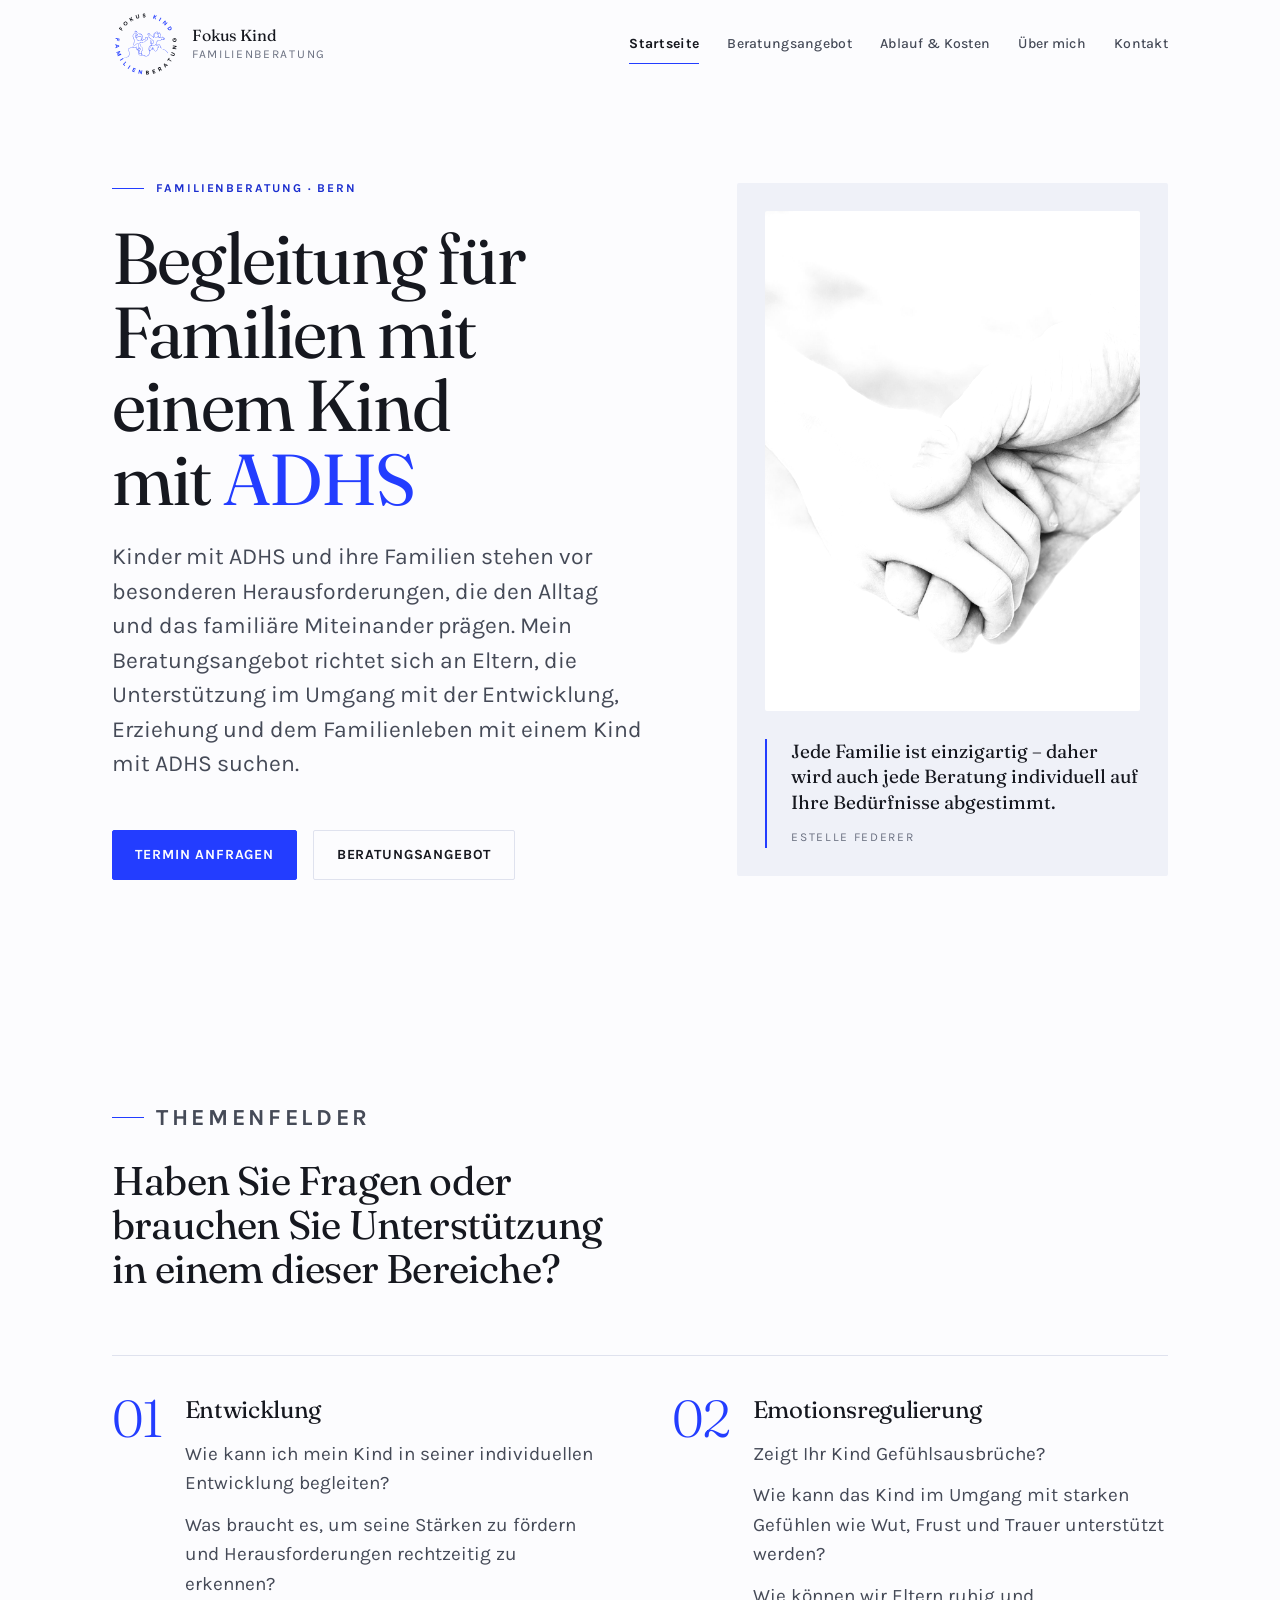
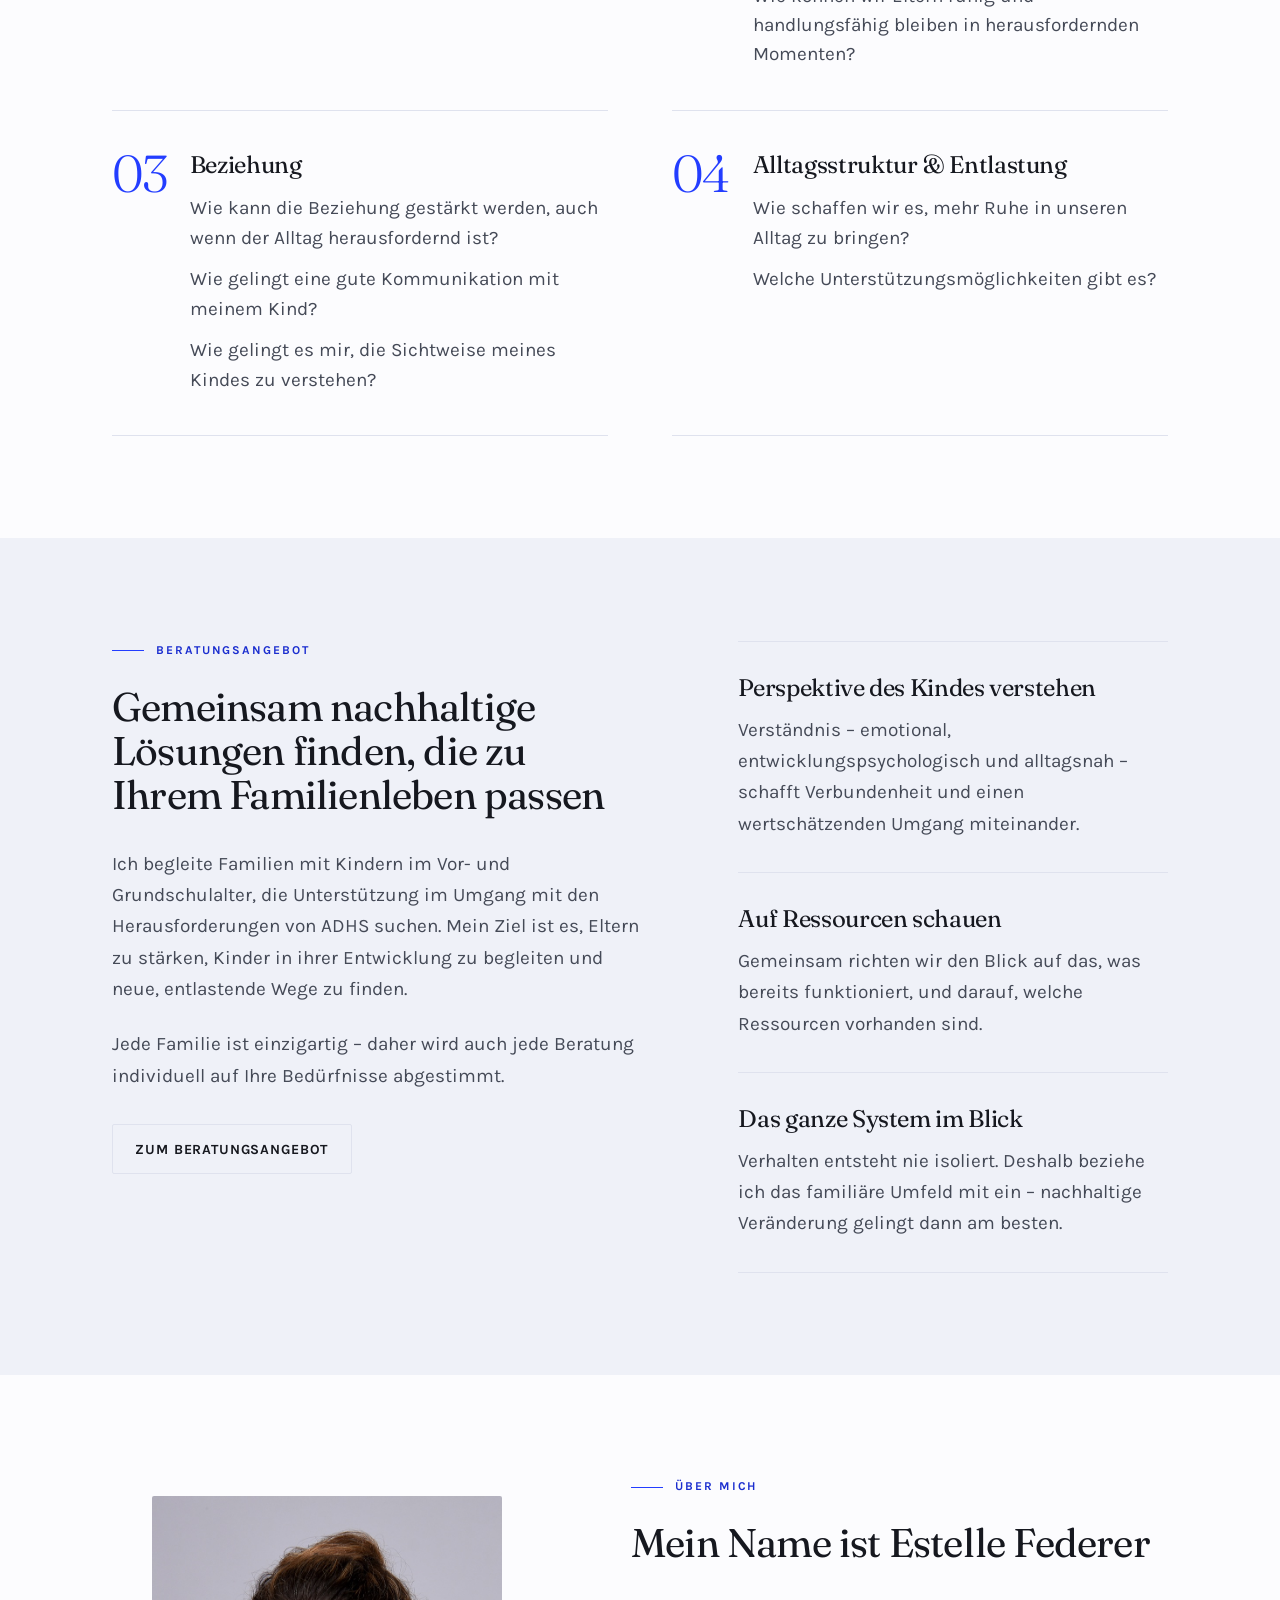
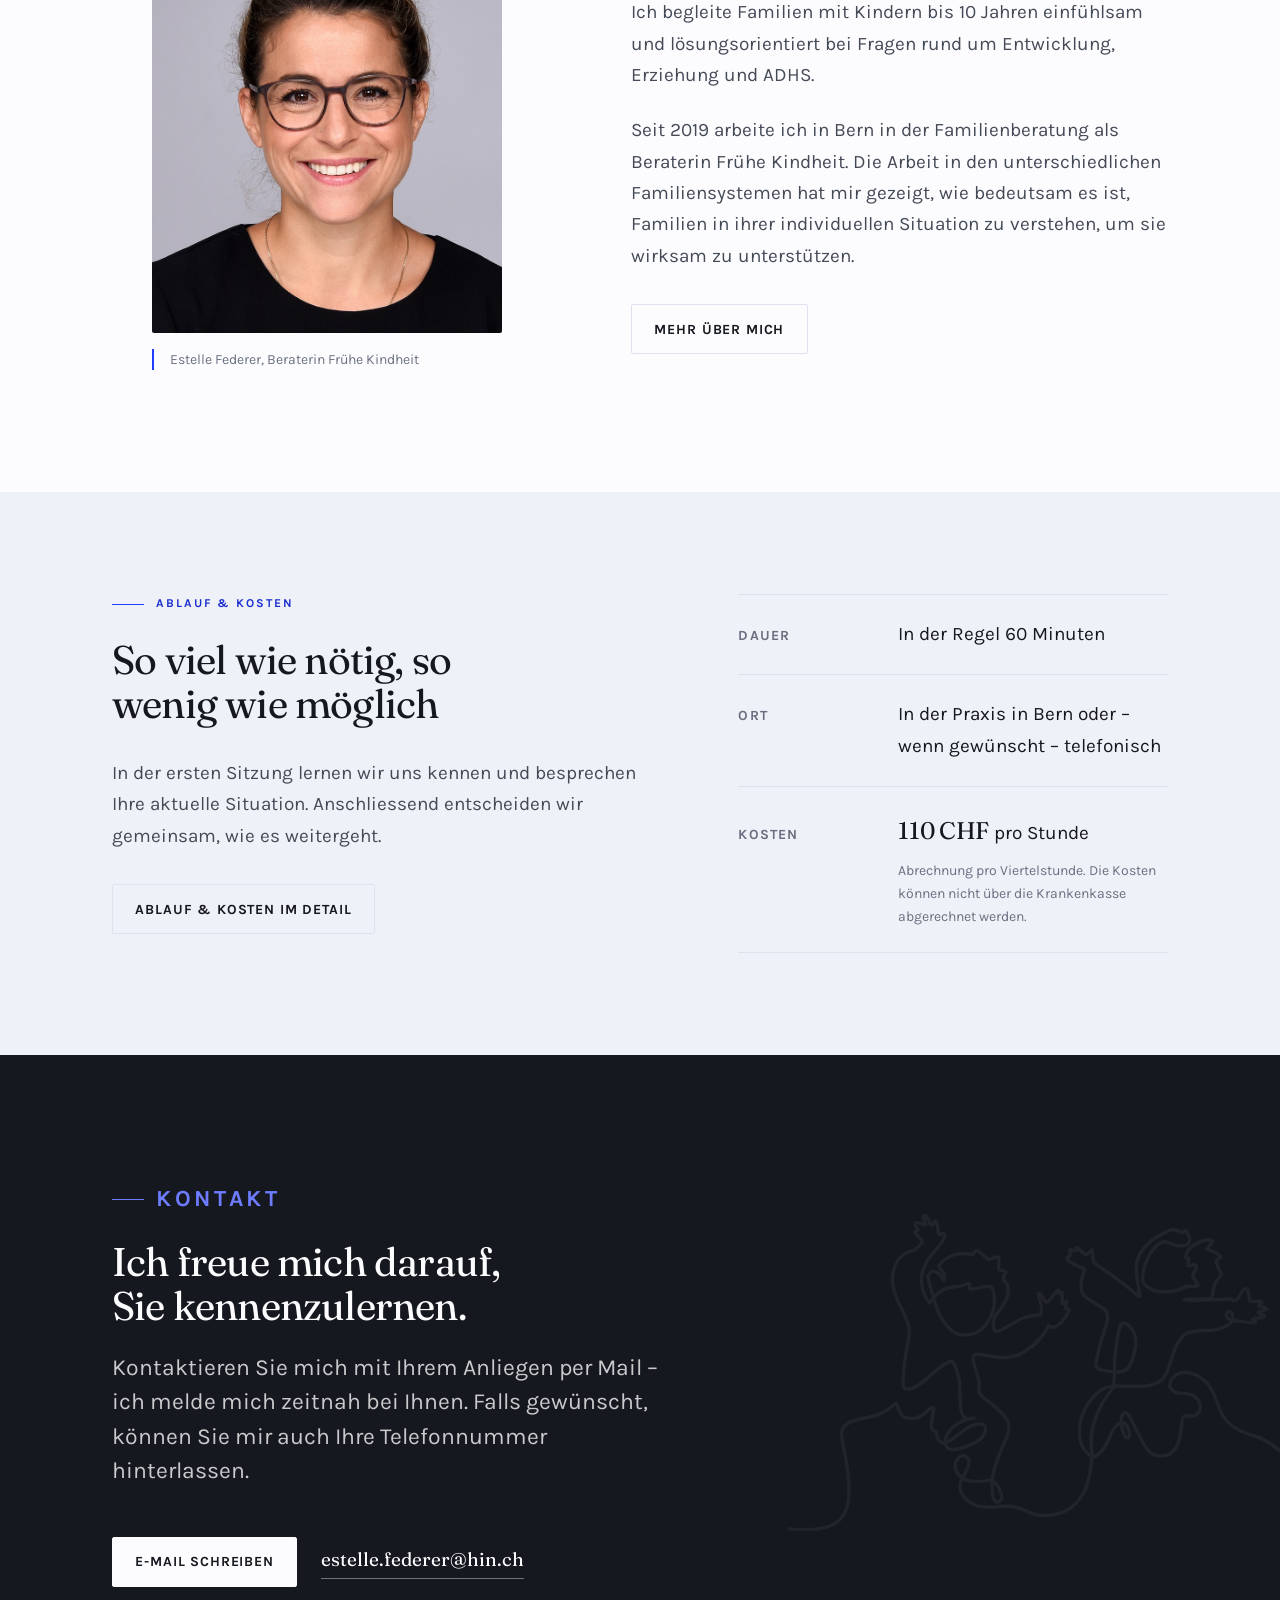
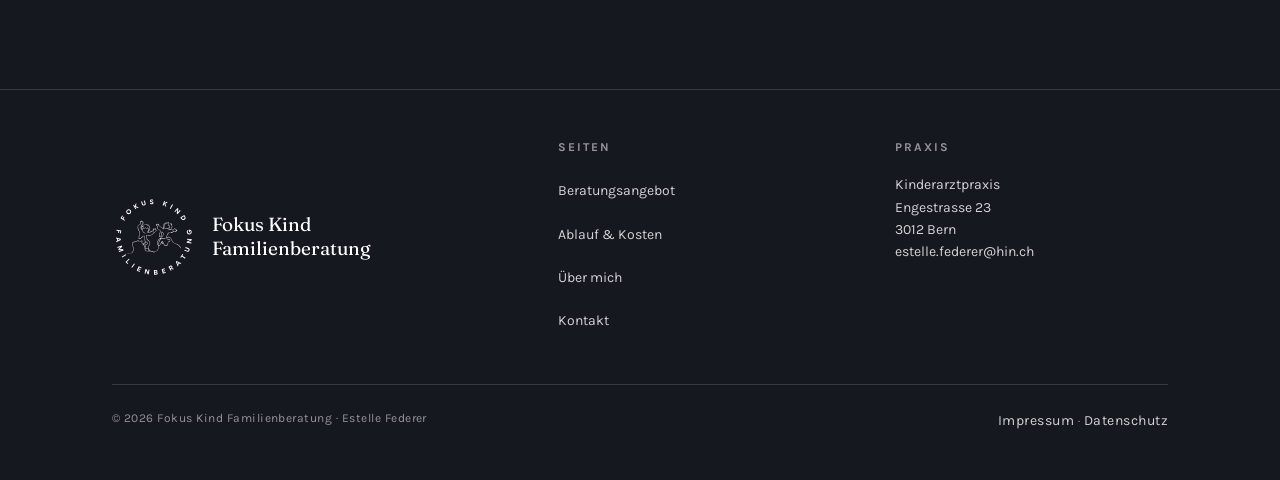
==== commit 29865813: "Farbwelt aus dem Logo, Karte auf der Kontaktseite, Impressum präzisiert Farbe und Logo - Palette dir" ====
--- a/index.html
+++ b/index.html
@@ -6,7 +6,7 @@
 <title>Fokus Kind Familienberatung — Beratung bei ADHS, Bern</title>
 <meta name="description" content="Familienberatung in Bern für Eltern von Kindern mit ADHS. Estelle Federer begleitet Familien mit Kindern bis 10 Jahren einfühlsam und lösungsorientiert.">
 <link rel="canonical" href="https://fokuskind-familienberatung.ch/">
-<meta name="theme-color" content="#16333b">
+<meta name="theme-color" content="#16181f">
 <link rel="icon" href="assets/img/favicon.svg" type="image/svg+xml">
 <link rel="apple-touch-icon" href="assets/img/apple-touch-icon.png">
 <meta property="og:type" content="website">
@@ -52,7 +52,7 @@
 <header class="masthead">
   <div class="wrap masthead__inner">
     <a class="brand" href="index.html">
-      <span class="brand__mark" aria-hidden="true"></span>
+      <img class="brand__logo" src="assets/img/logo.svg" alt="" width="60" height="60">
       <span class="brand__name">Fokus Kind<span>Familienberatung</span></span>
     </a>
     <button class="nav__toggle" type="button" aria-expanded="false" aria-controls="hauptnavigation">
@@ -149,7 +149,7 @@
     </div>
   </section>
 
-  <section class="section section--sand">
+  <section class="section section--band">
     <div class="wrap split split--wide-first">
       <div>
         <p class="eyebrow">Beratungsangebot</p>
@@ -195,7 +195,7 @@
     </div>
   </section>
 
-  <section class="section section--sand">
+  <section class="section section--band">
     <div class="wrap split split--wide-first">
       <div>
         <p class="eyebrow">Ablauf &amp; Kosten</p>
@@ -244,7 +244,7 @@
     <div class="wrap">
       <div class="footer__grid">
         <div class="footer__brand">
-          <span class="brand__mark" aria-hidden="true"></span>
+          <img class="brand__logo" src="assets/img/logo-invers.svg" alt="" width="84" height="84">
           <p>Fokus Kind<br>Familienberatung</p>
         </div>
         <div>
--- a/assets/css/styles.css
+++ b/assets/css/styles.css
@@ -69,19 +69,21 @@
 /* ---------- Tokens ------------------------------------------------------- */
 
 :root {
-  /* Farbe: eine Leitfarbe (Petrol), ein Akzent (Ton), warm gestimmte Neutrale */
-  --paper: #fbf8f3;
-  --sand: #f2ebe0;
-  --sand-deep: #e9dfd0;
-  --line: #e2d8c8;
-  --line-soft: #efe7db;
-  --ink: #16333b;
-  --ink-deep: #0f272d;
-  --ink-70: #3d5a62;
-  --ink-45: #6b838a;
-  --clay: #a65a34;
-  --clay-deep: #8c4a29;
-  --paper-dim: rgba(251, 248, 243, 0.66);
+  /* Farbe aus dem Logo: Markenblau als einziger Akzent, Logoschwarz als
+     Leitfarbe, kühl gestimmte Neutrale dazwischen. */
+  --paper: #fcfcfe;
+  --band: #eff1f8;
+  --band-deep: #e4e7f2;
+  --line: #dfe2ee;
+  --line-soft: #eceef6;
+  --ink: #16181f;
+  --ink-deep: #0e1016;
+  --ink-70: #454a57;
+  --ink-45: #6a7080;
+  --blue: #233dff;
+  --blue-deep: #1b2ecf;
+  --blue-soft: #6e7cff;
+  --paper-dim: rgba(252, 252, 254, 0.66);
 
   /* Typografie */
   --font-display: 'Fraunces', 'Iowan Old Style', Georgia, 'Times New Roman', serif;
@@ -171,7 +173,7 @@
 }
 
 a {
-  color: var(--clay-deep);
+  color: var(--blue-deep);
   text-decoration-thickness: 1px;
   text-underline-offset: 0.18em;
   transition: color var(--speed) ease;
@@ -182,13 +184,13 @@
 }
 
 :focus-visible {
-  outline: 2px solid var(--clay);
+  outline: 2px solid var(--blue);
   outline-offset: 3px;
   border-radius: var(--radius);
 }
 
 ::selection {
-  background: var(--sand-deep);
+  background: var(--band-deep);
   color: var(--ink);
 }
 
@@ -228,7 +230,7 @@
   font-weight: 700;
   letter-spacing: 0.16em;
   text-transform: uppercase;
-  color: var(--clay-deep);
+  color: var(--blue-deep);
   margin-bottom: var(--sp-5);
 }
 
@@ -236,7 +238,7 @@
   content: '';
   width: 2rem;
   height: 1px;
-  background: var(--clay);
+  background: var(--blue);
   flex: none;
 }
 
@@ -277,17 +279,17 @@
   letter-spacing: 0.06em;
   text-transform: uppercase;
   text-decoration: none;
-  border: 1px solid var(--ink);
+  border: 1px solid var(--blue);
   border-radius: var(--radius);
-  background: var(--ink);
+  background: var(--blue);
   color: var(--paper);
   transition: background var(--speed) ease, color var(--speed) ease,
     border-color var(--speed) ease;
 }
 
 .btn:hover {
-  background: var(--clay-deep);
-  border-color: var(--clay-deep);
+  background: var(--ink);
+  border-color: var(--ink);
   color: var(--paper);
 }
 
@@ -310,8 +312,8 @@
 }
 
 .btn--light:hover {
-  background: var(--sand-deep);
-  border-color: var(--sand-deep);
+  background: var(--band-deep);
+  border-color: var(--band-deep);
   color: var(--ink);
 }
 
@@ -335,7 +337,7 @@
   align-items: center;
   justify-content: space-between;
   gap: var(--sp-5);
-  min-height: 5rem;
+  min-height: 5.5rem;
 }
 
 .brand {
@@ -346,13 +348,17 @@
   color: var(--ink);
 }
 
-.brand__mark {
-  width: 3.4rem;
-  aspect-ratio: 254 / 161;
+.brand__logo {
+  width: 4.25rem;
+  height: 4.25rem;
   flex: none;
-  background-color: var(--ink);
-  -webkit-mask: url('../img/signet.svg') no-repeat center / contain;
-  mask: url('../img/signet.svg') no-repeat center / contain;
+}
+
+@media (max-width: 30rem) {
+  .brand__logo {
+    width: 3.5rem;
+    height: 3.5rem;
+  }
 }
 
 .brand__name {
@@ -399,7 +405,7 @@
   bottom: 0;
   width: 100%;
   height: 1px;
-  background: var(--clay);
+  background: var(--blue);
   transform: scaleX(0);
   transform-origin: left;
   transition: transform var(--speed) ease;
@@ -448,7 +454,7 @@
 
   .nav {
     position: fixed;
-    inset: 5rem 0 auto;
+    inset: 5.5rem 0 auto;
     background: var(--paper);
     border-bottom: 1px solid var(--line);
     padding: var(--sp-4) 0 var(--sp-6);
@@ -522,7 +528,7 @@
 
 .hero h1 em {
   font-style: normal;
-  color: var(--clay-deep);
+  color: var(--blue);
 }
 
 .hero__lead {
@@ -543,7 +549,7 @@
 .hero__figure {
   position: relative;
   margin: 0;
-  background: var(--sand);
+  background: var(--band);
   padding: clamp(1rem, 2.2vw, 1.75rem);
   border-radius: var(--radius);
 }
@@ -552,15 +558,15 @@
   width: 100%;
   aspect-ratio: 3 / 4;
   object-fit: cover;
-  object-position: 50% 54%;
+  object-position: 50% 58%;
   border-radius: var(--radius);
-  filter: sepia(0.24) saturate(0.9) contrast(1.04);
+  filter: grayscale(1) contrast(1.05);
 }
 
 .hero__caption {
   margin-top: clamp(1rem, 2.2vw, 1.75rem);
   padding-left: var(--sp-5);
-  border-left: 2px solid var(--clay);
+  border-left: 2px solid var(--blue);
 }
 
 .hero__caption p {
@@ -627,8 +633,8 @@
   padding-block: var(--section-y);
 }
 
-.section--sand {
-  background: var(--sand);
+.section--band {
+  background: var(--band);
 }
 
 .section--tight {
@@ -685,7 +691,7 @@
   font-size: var(--fs-numeral);
   font-weight: 300;
   line-height: 0.85;
-  color: var(--clay);
+  color: var(--blue);
   font-variant-numeric: tabular-nums;
   letter-spacing: -0.04em;
 }
@@ -762,7 +768,7 @@
   font-weight: 700;
   letter-spacing: 0.14em;
   text-transform: uppercase;
-  color: var(--clay-deep);
+  color: var(--blue-deep);
   white-space: nowrap;
 }
 
@@ -797,7 +803,7 @@
 @media (min-width: 60rem) {
   .split__aside--sticky {
     position: sticky;
-    top: 7rem;
+    top: 7.5rem;
   }
 }
 
@@ -814,7 +820,7 @@
   font-size: var(--fs-sm);
   color: var(--ink-45);
   line-height: 1.5;
-  border-left: 2px solid var(--clay);
+  border-left: 2px solid var(--blue);
   padding-left: var(--sp-4);
 }
 
@@ -872,7 +878,7 @@
   font-family: var(--font-display);
   font-size: var(--fs-h3);
   font-weight: 300;
-  color: var(--clay);
+  color: var(--blue);
   font-variant-numeric: tabular-nums;
   line-height: 1.2;
 }
@@ -966,7 +972,7 @@
   top: 0.62em;
   width: 1.1rem;
   height: 1px;
-  background: var(--clay);
+  background: var(--blue);
 }
 
 /* ---------- Lebenslauf --------------------------------------------------- */
@@ -1016,7 +1022,7 @@
   font-weight: 700;
   font-size: var(--fs-sm);
   letter-spacing: 0.04em;
-  color: var(--clay-deep);
+  color: var(--blue-deep);
 }
 
 .cv p {
@@ -1034,7 +1040,7 @@
 /* ---------- Kontaktkarte ------------------------------------------------- */
 
 .contact-card {
-  background: var(--sand);
+  background: var(--band);
   padding: clamp(1.75rem, 4vw, 2.75rem);
   border-radius: var(--radius);
 }
@@ -1058,46 +1064,113 @@
   letter-spacing: -0.015em;
   color: var(--ink);
   text-decoration: none;
-  border-bottom: 1px solid var(--clay);
+  border-bottom: 1px solid var(--blue);
   padding-bottom: 0.1em;
   transition: color var(--speed) ease, border-color var(--speed) ease;
   overflow-wrap: anywhere;
 }
 
 .mail-link:hover {
-  color: var(--clay-deep);
+  color: var(--blue-deep);
   border-color: var(--ink);
 }
 
-.map-link {
+/* ---------- Karte ------------------------------------------------------- */
+
+.karte__rahmen {
+  position: relative;
+  overflow: hidden;
+  border-radius: var(--radius);
+  background: var(--band-deep);
+  aspect-ratio: 2 / 1;
+}
+
+@media (max-width: 40rem) {
+  .karte__rahmen {
+    aspect-ratio: 4 / 3;
+  }
+}
+
+.karte__rahmen img {
+  width: 100%;
+  height: 100%;
+  object-fit: cover;
+  filter: saturate(0.7) contrast(0.98);
+}
+
+.karte__rahmen iframe {
   display: block;
+  width: 100%;
+  height: 100%;
+  border: 0;
+}
+
+/* Standortpunkt, auf die Adresse im gebackenen Kartenausschnitt gesetzt */
+.karte__pin {
+  position: absolute;
+  left: 56.34%;
+  top: 52.16%;
+  width: 1.125rem;
+  height: 1.125rem;
+  margin: -0.5625rem 0 0 -0.5625rem;
+  border-radius: 50%;
+  background: var(--blue);
+  box-shadow: 0 0 0 3px var(--paper), 0 0 0 4px var(--blue);
+}
+
+.karte__leiste {
+  display: flex;
+  flex-wrap: wrap;
+  align-items: center;
+  gap: var(--sp-4) var(--sp-6);
   margin-top: var(--sp-5);
-  padding: var(--sp-5);
-  background: var(--paper);
-  border: 1px solid var(--line);
-  border-radius: var(--radius);
+}
+
+.karte__apps {
+  display: flex;
+  flex-wrap: wrap;
+  align-items: baseline;
+  gap: var(--sp-3) var(--sp-5);
+}
+
+.karte__apps-label {
+  font-size: var(--fs-xs);
+  font-weight: 700;
+  letter-spacing: 0.14em;
+  text-transform: uppercase;
+  color: var(--ink-45);
+}
+
+.karte__apps a {
+  font-size: var(--fs-sm);
+  font-weight: 500;
+  color: var(--ink);
   text-decoration: none;
-  color: var(--ink);
-  transition: border-color var(--speed) ease, background var(--speed) ease;
-}
-
-.map-link:hover {
-  border-color: var(--ink);
-  color: var(--ink);
-}
-
-.map-link strong {
-  display: block;
-  font-family: var(--font-display);
-  font-weight: 400;
-  font-size: var(--fs-h4);
-}
-
-.map-link span {
-  display: block;
-  margin-top: var(--sp-2);
+  border-bottom: 1px solid var(--line);
+  padding-bottom: 0.15em;
+  transition: border-color var(--speed) ease, color var(--speed) ease;
+}
+
+.karte__apps a:hover {
+  color: var(--blue-deep);
+  border-color: var(--blue);
+}
+
+.karte__hinweis {
+  margin-top: var(--sp-5);
+  max-width: 62ch;
   font-size: var(--fs-sm);
+  line-height: 1.55;
   color: var(--ink-45);
+}
+
+.karte__hinweis a {
+  color: var(--ink-45);
+  text-decoration: underline;
+}
+
+.karte__hinweis a:hover {
+  color: var(--ink);
 }
 
 /* ---------- Dunkler Fuss (CTA + Footer) --------------------------------- */
@@ -1111,7 +1184,7 @@
   position: relative;
   overflow: hidden;
   padding-block: clamp(3.5rem, 8vw, 6.5rem);
-  border-bottom: 1px solid rgba(251, 248, 243, 0.14);
+  border-bottom: 1px solid rgba(252, 252, 254, 0.14);
 }
 
 .cta__signet {
@@ -1137,11 +1210,11 @@
 }
 
 .cta .eyebrow {
-  color: var(--sand-deep);
+  color: var(--blue-soft);
 }
 
 .cta .eyebrow::before {
-  background: var(--sand-deep);
+  background: var(--blue-soft);
 }
 
 .cta h2 {
@@ -1153,7 +1226,7 @@
 
 .cta p {
   margin-top: var(--sp-5);
-  color: rgba(251, 248, 243, 0.78);
+  color: rgba(252, 252, 254, 0.78);
   font-size: var(--fs-lead);
   line-height: 1.5;
   max-width: 40ch;
@@ -1172,7 +1245,7 @@
   font-size: var(--fs-h4);
   color: var(--paper);
   text-decoration: none;
-  border-bottom: 1px solid rgba(251, 248, 243, 0.4);
+  border-bottom: 1px solid rgba(252, 252, 254, 0.4);
   padding-bottom: 0.15em;
   overflow-wrap: anywhere;
   transition: border-color var(--speed) ease;
@@ -1206,10 +1279,9 @@
   gap: var(--sp-4);
 }
 
-.footer__brand .brand__mark {
-  width: 4.5rem;
-  background-color: var(--paper);
-  opacity: 0.9;
+.footer__brand .brand__logo {
+  width: 5.25rem;
+  height: 5.25rem;
 }
 
 .footer__brand p {
@@ -1225,7 +1297,7 @@
   font-weight: 700;
   letter-spacing: 0.16em;
   text-transform: uppercase;
-  color: rgba(251, 248, 243, 0.55);
+  color: rgba(252, 252, 254, 0.55);
   margin-bottom: var(--sp-4);
 }
 
@@ -1239,7 +1311,7 @@
 }
 
 .footer a {
-  color: rgba(251, 248, 243, 0.82);
+  color: rgba(252, 252, 254, 0.82);
   text-decoration: none;
   font-size: var(--fs-sm);
   transition: color var(--speed) ease;
@@ -1255,7 +1327,7 @@
   font-style: normal;
   font-size: var(--fs-sm);
   line-height: 1.6;
-  color: rgba(251, 248, 243, 0.82);
+  color: rgba(252, 252, 254, 0.82);
 }
 
 .colophon {
@@ -1265,9 +1337,9 @@
   gap: var(--sp-4);
   margin-top: var(--sp-7);
   padding-top: var(--sp-5);
-  border-top: 1px solid rgba(251, 248, 243, 0.14);
+  border-top: 1px solid rgba(252, 252, 254, 0.14);
   font-size: var(--fs-xs);
-  color: rgba(251, 248, 243, 0.55);
+  color: rgba(252, 252, 254, 0.55);
   letter-spacing: 0.04em;
 }
 
@@ -1303,7 +1375,7 @@
 }
 
 .todo {
-  background: var(--sand-deep);
+  background: var(--band-deep);
   padding: 0.1em 0.4em;
   border-radius: var(--radius);
   color: var(--ink);
@@ -1324,7 +1396,7 @@
   font-family: var(--font-display);
   font-size: var(--fs-display);
   font-weight: 300;
-  color: var(--clay);
+  color: var(--blue);
   line-height: 1;
   font-variant-numeric: tabular-nums;
 }
@@ -1384,9 +1456,7 @@
   .cta__signet,
   .skip-link,
   .hero__actions,
-  .map-link {
-    display: none !important;
-  }
+
 
   body {
     font-size: 11pt;
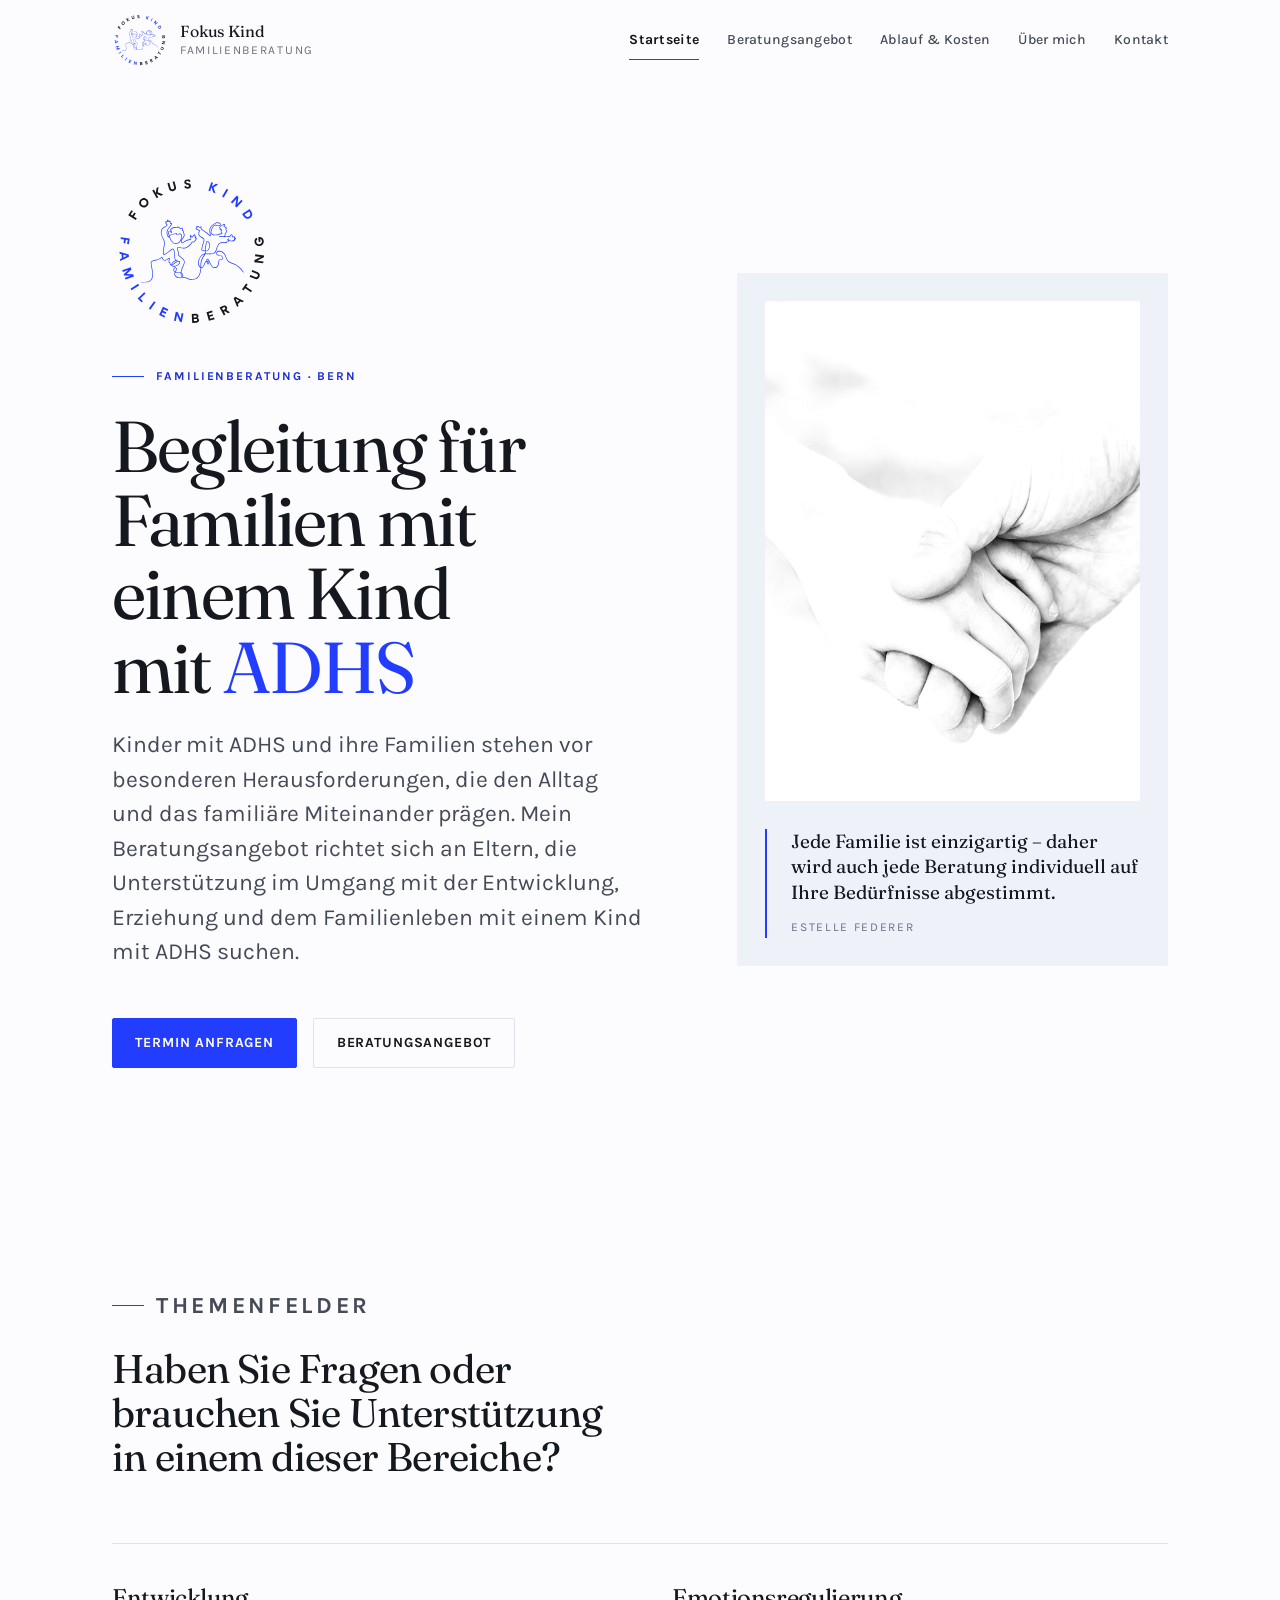
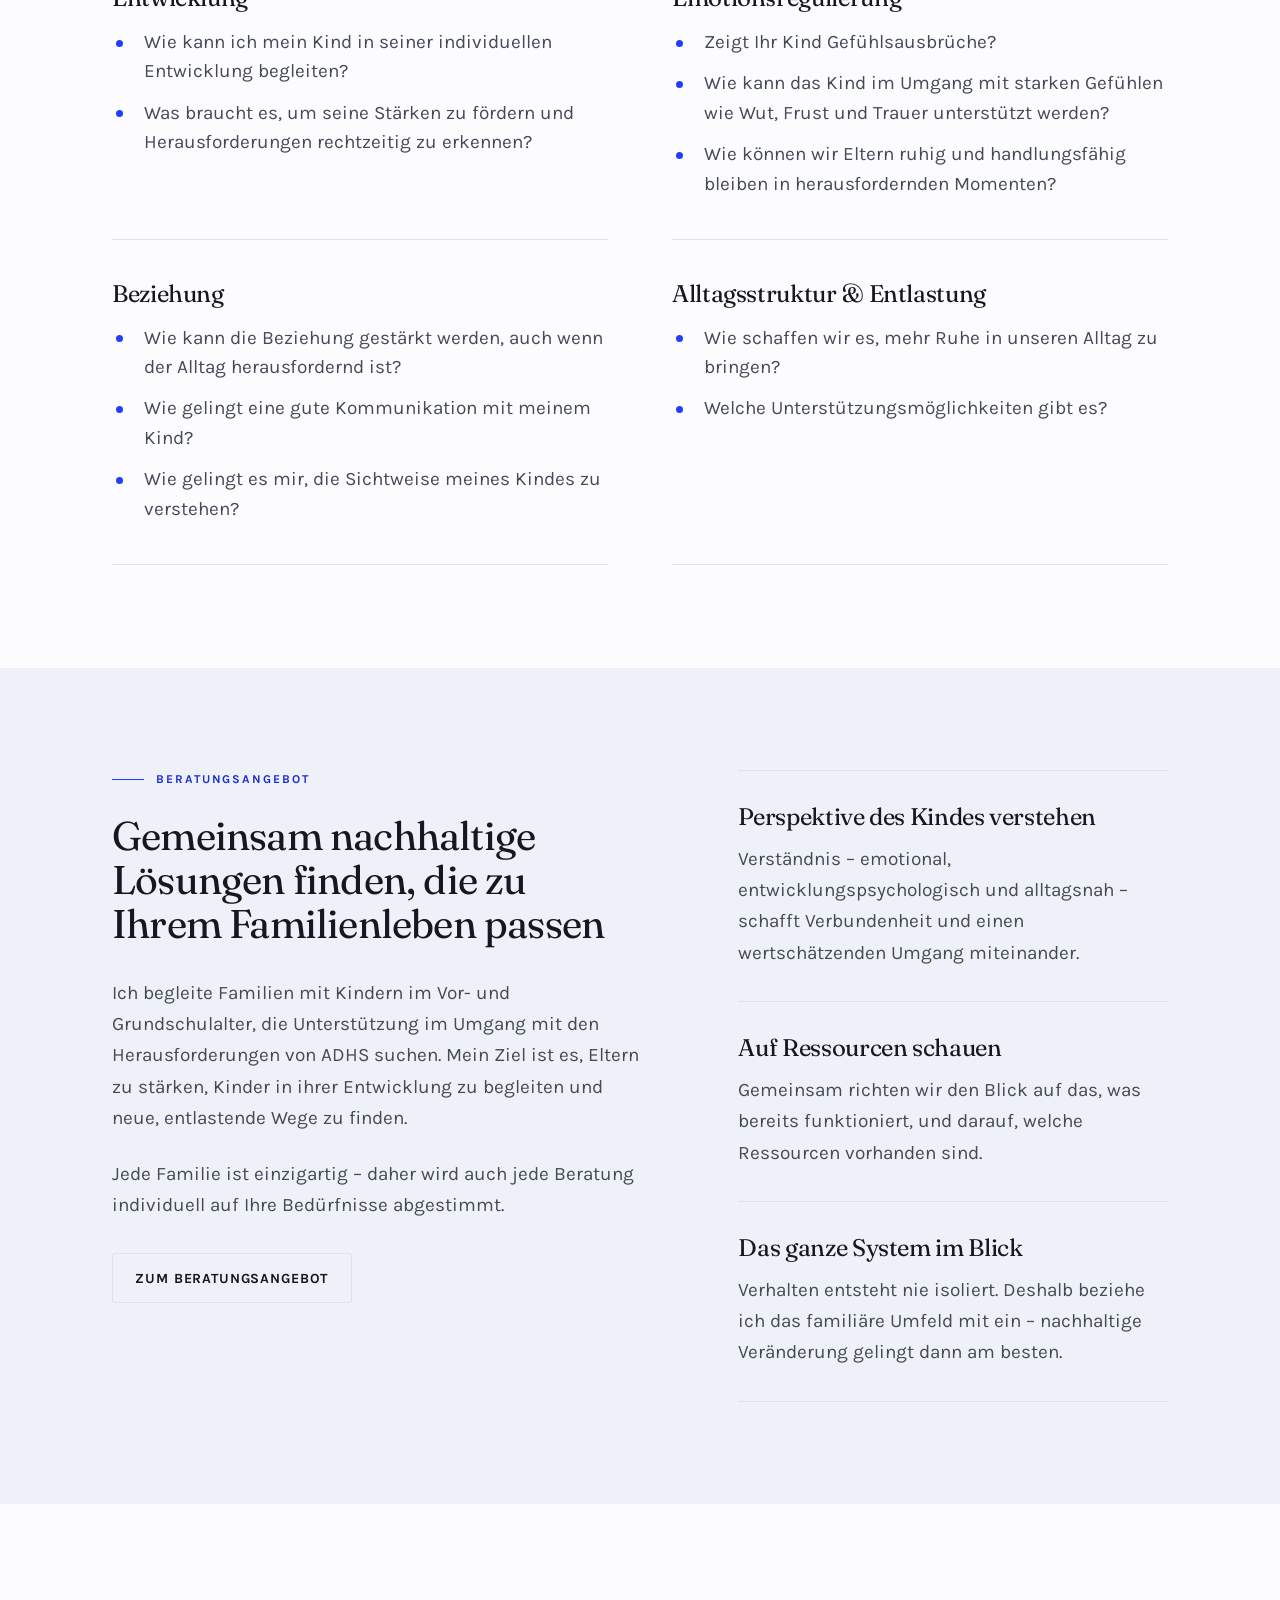
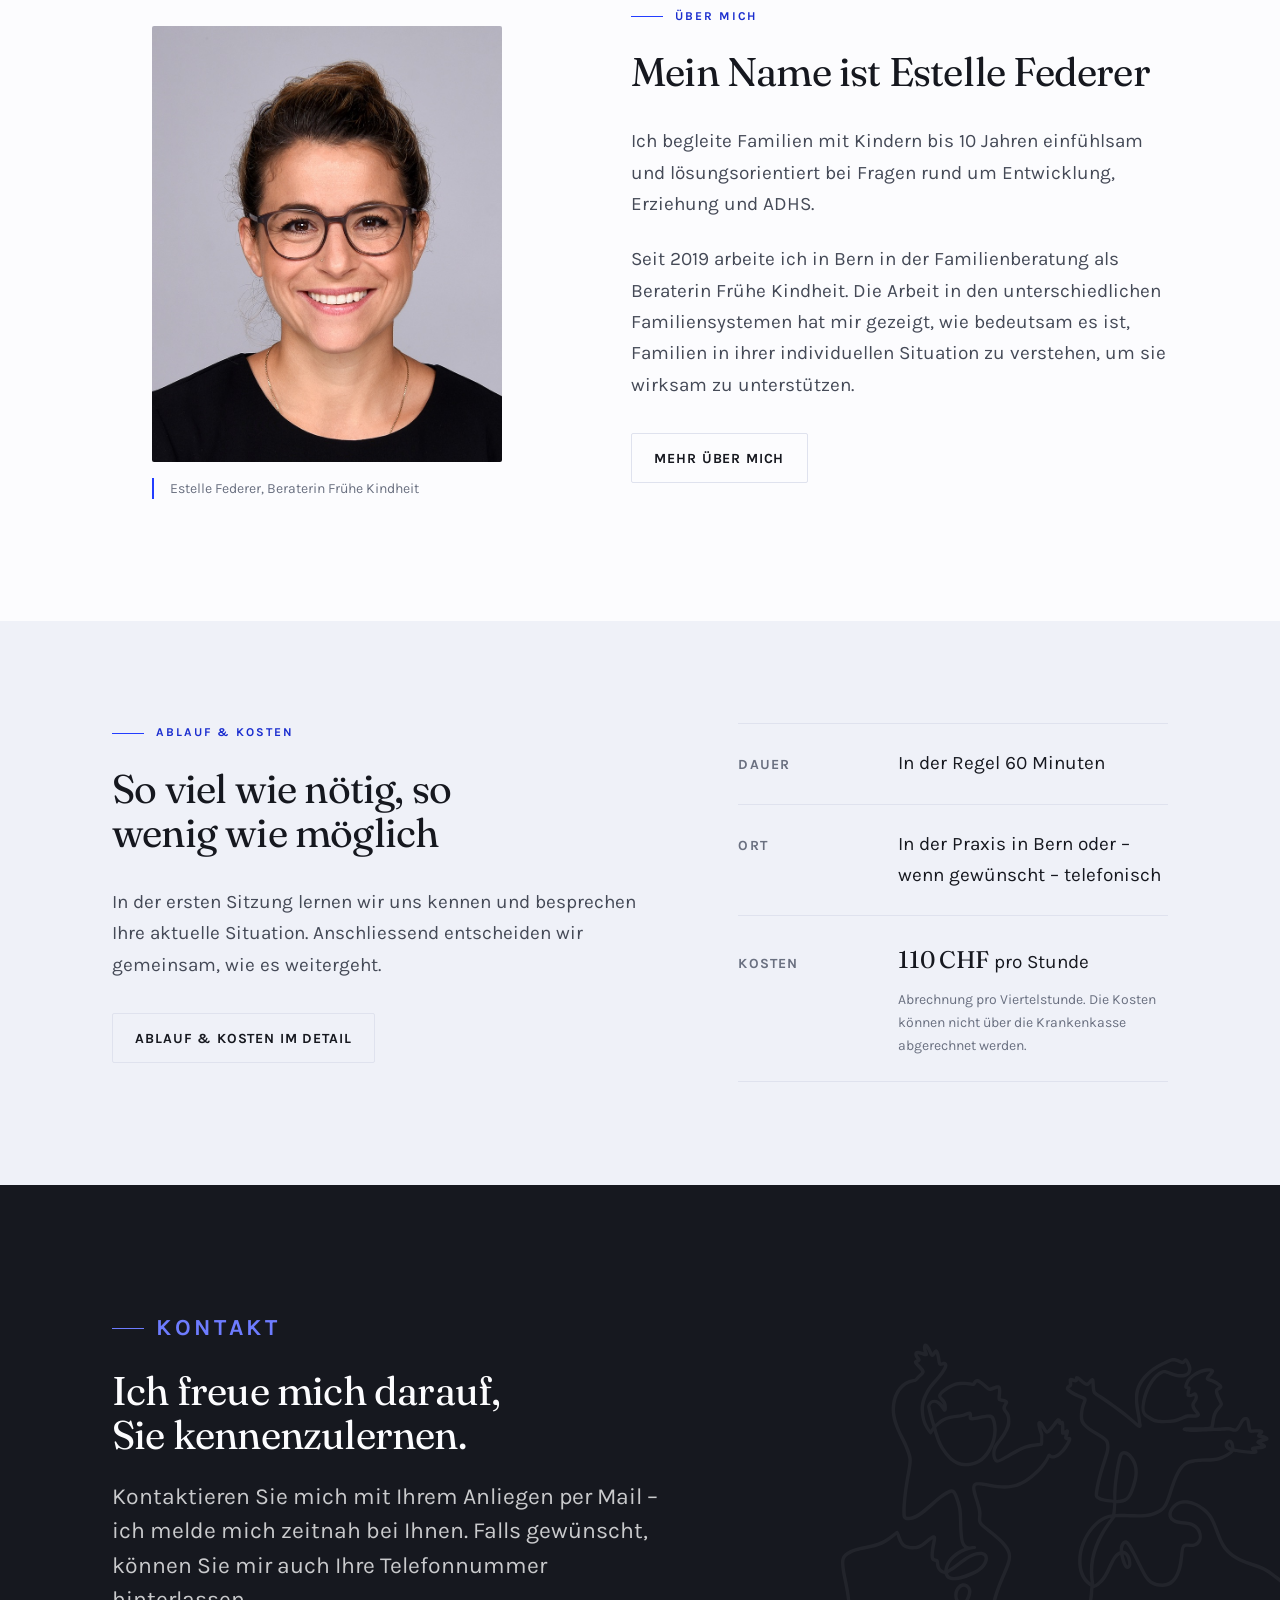
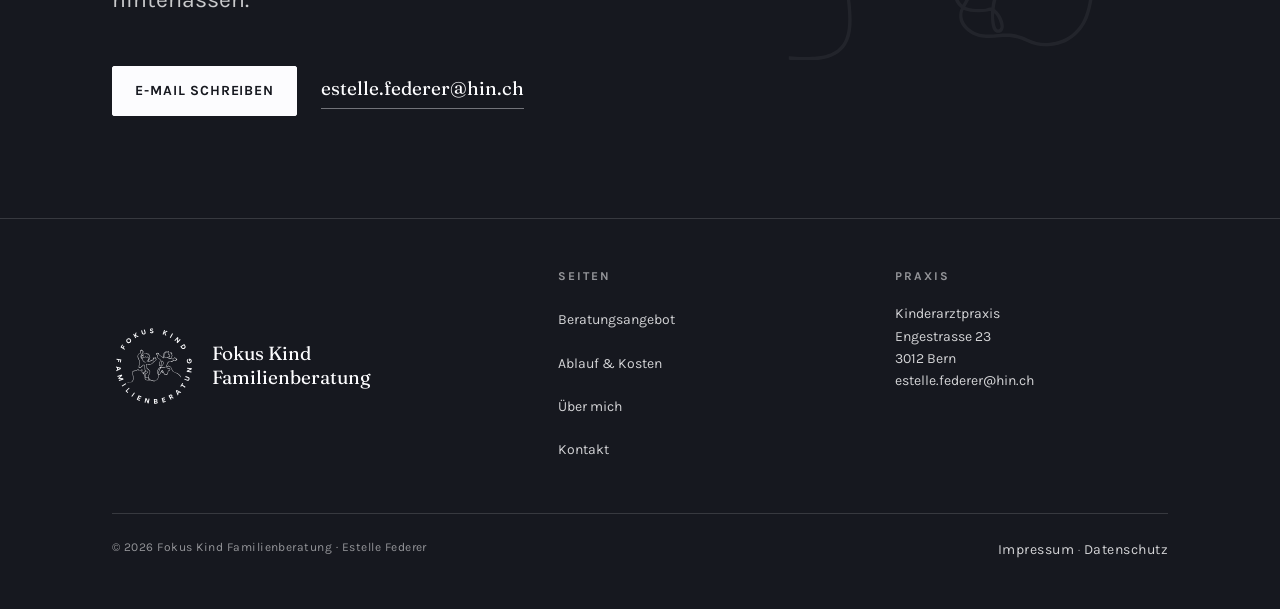
==== commit 21a2a342: "Logo eröffnet die Startseite, Aufzählungen ohne Nummerierung Logo - Das Logo steht neu gross über de" ====
--- a/index.html
+++ b/index.html
@@ -78,6 +78,7 @@
   <section class="hero">
     <div class="wrap hero__grid">
       <div>
+        <img class="hero__logo" src="assets/img/logo.svg" alt="Fokus Kind Familienberatung" width="200" height="200">
         <p class="eyebrow">Familienberatung · Bern</p>
         <h1>Begleitung für Familien mit einem Kind mit <em>ADHS</em></h1>
         <p class="hero__lead">Kinder mit ADHS und ihre Familien stehen vor besonderen Herausforderungen, die den Alltag und das familiäre Miteinander prägen. Mein Beratungsangebot richtet sich an Eltern, die Unterstützung im Umgang mit der Entwicklung, Erziehung und dem Familienleben mit einem Kind mit ADHS suchen.</p>
@@ -104,46 +105,34 @@
       </div>
       <ul class="themen">
         <li class="thema">
-          <span class="thema__num" aria-hidden="true">01</span>
-          <div>
-            <h3>Entwicklung</h3>
-            <ul>
-              <li>Wie kann ich mein Kind in seiner individuellen Entwicklung begleiten?</li>
-              <li>Was braucht es, um seine Stärken zu fördern und Herausforderungen rechtzeitig zu erkennen?</li>
-            </ul>
-          </div>
-        </li>
-        <li class="thema">
-          <span class="thema__num" aria-hidden="true">02</span>
-          <div>
-            <h3>Emotionsregulierung</h3>
-            <ul>
-              <li>Zeigt Ihr Kind Gefühlsausbrüche?</li>
-              <li>Wie kann das Kind im Umgang mit starken Gefühlen wie Wut, Frust und Trauer unterstützt werden?</li>
-              <li>Wie können wir Eltern ruhig und handlungsfähig bleiben in herausfordernden Momenten?</li>
-            </ul>
-          </div>
-        </li>
-        <li class="thema">
-          <span class="thema__num" aria-hidden="true">03</span>
-          <div>
-            <h3>Beziehung</h3>
-            <ul>
-              <li>Wie kann die Beziehung gestärkt werden, auch wenn der Alltag herausfordernd ist?</li>
-              <li>Wie gelingt eine gute Kommunikation mit meinem Kind?</li>
-              <li>Wie gelingt es mir, die Sichtweise meines Kindes zu verstehen?</li>
-            </ul>
-          </div>
-        </li>
-        <li class="thema">
-          <span class="thema__num" aria-hidden="true">04</span>
-          <div>
-            <h3>Alltagsstruktur &amp; Entlastung</h3>
-            <ul>
-              <li>Wie schaffen wir es, mehr Ruhe in unseren Alltag zu bringen?</li>
-              <li>Welche Unterstützungsmöglichkeiten gibt es?</li>
-            </ul>
-          </div>
+          <h3>Entwicklung</h3>
+          <ul>
+            <li>Wie kann ich mein Kind in seiner individuellen Entwicklung begleiten?</li>
+            <li>Was braucht es, um seine Stärken zu fördern und Herausforderungen rechtzeitig zu erkennen?</li>
+          </ul>
+        </li>
+        <li class="thema">
+          <h3>Emotionsregulierung</h3>
+          <ul>
+            <li>Zeigt Ihr Kind Gefühlsausbrüche?</li>
+            <li>Wie kann das Kind im Umgang mit starken Gefühlen wie Wut, Frust und Trauer unterstützt werden?</li>
+            <li>Wie können wir Eltern ruhig und handlungsfähig bleiben in herausfordernden Momenten?</li>
+          </ul>
+        </li>
+        <li class="thema">
+          <h3>Beziehung</h3>
+          <ul>
+            <li>Wie kann die Beziehung gestärkt werden, auch wenn der Alltag herausfordernd ist?</li>
+            <li>Wie gelingt eine gute Kommunikation mit meinem Kind?</li>
+            <li>Wie gelingt es mir, die Sichtweise meines Kindes zu verstehen?</li>
+          </ul>
+        </li>
+        <li class="thema">
+          <h3>Alltagsstruktur &amp; Entlastung</h3>
+          <ul>
+            <li>Wie schaffen wir es, mehr Ruhe in unseren Alltag zu bringen?</li>
+            <li>Welche Unterstützungsmöglichkeiten gibt es?</li>
+          </ul>
         </li>
       </ul>
     </div>
--- a/assets/css/styles.css
+++ b/assets/css/styles.css
@@ -337,7 +337,7 @@
   align-items: center;
   justify-content: space-between;
   gap: var(--sp-5);
-  min-height: 5.5rem;
+  min-height: 5rem;
 }
 
 .brand {
@@ -349,15 +349,15 @@
 }
 
 .brand__logo {
-  width: 4.25rem;
-  height: 4.25rem;
+  width: 3.5rem;
+  height: 3.5rem;
   flex: none;
 }
 
 @media (max-width: 30rem) {
   .brand__logo {
-    width: 3.5rem;
-    height: 3.5rem;
+    width: 3rem;
+    height: 3rem;
   }
 }
 
@@ -454,7 +454,7 @@
 
   .nav {
     position: fixed;
-    inset: 5.5rem 0 auto;
+    inset: 5rem 0 auto;
     background: var(--paper);
     border-bottom: 1px solid var(--line);
     padding: var(--sp-4) 0 var(--sp-6);
@@ -516,6 +516,12 @@
     grid-template-columns: minmax(0, 1.12fr) minmax(0, 0.88fr);
     gap: clamp(3rem, 6vw, 5.5rem);
   }
+}
+
+.hero__logo {
+  width: clamp(6.5rem, 4.5rem + 7vw, 10rem);
+  height: auto;
+  margin-bottom: clamp(1.5rem, 3vw, 2.25rem);
 }
 
 .hero h1 {
@@ -660,7 +666,7 @@
   line-height: 1.5;
 }
 
-/* ---------- Themenfelder (nummerierte Redaktionsliste) ------------------- */
+/* ---------- Themenfelder ------------------------------------------------- */
 
 .themen {
   display: grid;
@@ -679,21 +685,8 @@
 }
 
 .thema {
-  display: grid;
-  grid-template-columns: auto minmax(0, 1fr);
-  gap: var(--sp-5);
   padding-block: clamp(1.75rem, 3.5vw, 2.5rem);
   border-bottom: 1px solid var(--line);
-}
-
-.thema__num {
-  font-family: var(--font-display);
-  font-size: var(--fs-numeral);
-  font-weight: 300;
-  line-height: 0.85;
-  color: var(--blue);
-  font-variant-numeric: tabular-nums;
-  letter-spacing: -0.04em;
 }
 
 .thema h3 {
@@ -709,12 +702,26 @@
 }
 
 .thema li {
+  position: relative;
+  padding-left: var(--sp-6);
   color: var(--ink-70);
   line-height: 1.55;
 }
 
 .thema li + li {
   margin-top: var(--sp-3);
+}
+
+/* Aufzählungspunkt im Markenblau, auf die erste Zeile ausgerichtet */
+.thema li::before {
+  content: '';
+  position: absolute;
+  left: 0.25rem;
+  top: 0.62em;
+  width: 0.4375rem;
+  height: 0.4375rem;
+  border-radius: 50%;
+  background: var(--blue);
 }
 
 /* ---------- Wegweiser (Index-Liste) -------------------------------------- */
@@ -863,9 +870,8 @@
 }
 
 .step {
-  display: grid;
-  grid-template-columns: auto minmax(0, 1fr);
-  gap: var(--sp-5);
+  position: relative;
+  padding-left: var(--sp-6);
   padding-block: clamp(1.75rem, 3.5vw, 2.5rem);
   border-top: 1px solid var(--line);
 }
@@ -874,13 +880,16 @@
   border-bottom: 1px solid var(--line);
 }
 
-.step__num {
-  font-family: var(--font-display);
-  font-size: var(--fs-h3);
-  font-weight: 300;
-  color: var(--blue);
-  font-variant-numeric: tabular-nums;
-  line-height: 1.2;
+/* Aufzählungspunkt auf Höhe der Schrittüberschrift */
+.step::before {
+  content: '';
+  position: absolute;
+  left: 0.25rem;
+  top: calc(clamp(1.75rem, 3.5vw, 2.5rem) + 0.5em);
+  width: 0.5rem;
+  height: 0.5rem;
+  border-radius: 50%;
+  background: var(--blue);
 }
 
 .step h3 {
@@ -968,10 +977,11 @@
 .marks li::before {
   content: '';
   position: absolute;
-  left: 0;
-  top: 0.62em;
-  width: 1.1rem;
-  height: 1px;
+  left: 0.25rem;
+  top: 0.58em;
+  width: 0.4375rem;
+  height: 0.4375rem;
+  border-radius: 50%;
   background: var(--blue);
 }
 
